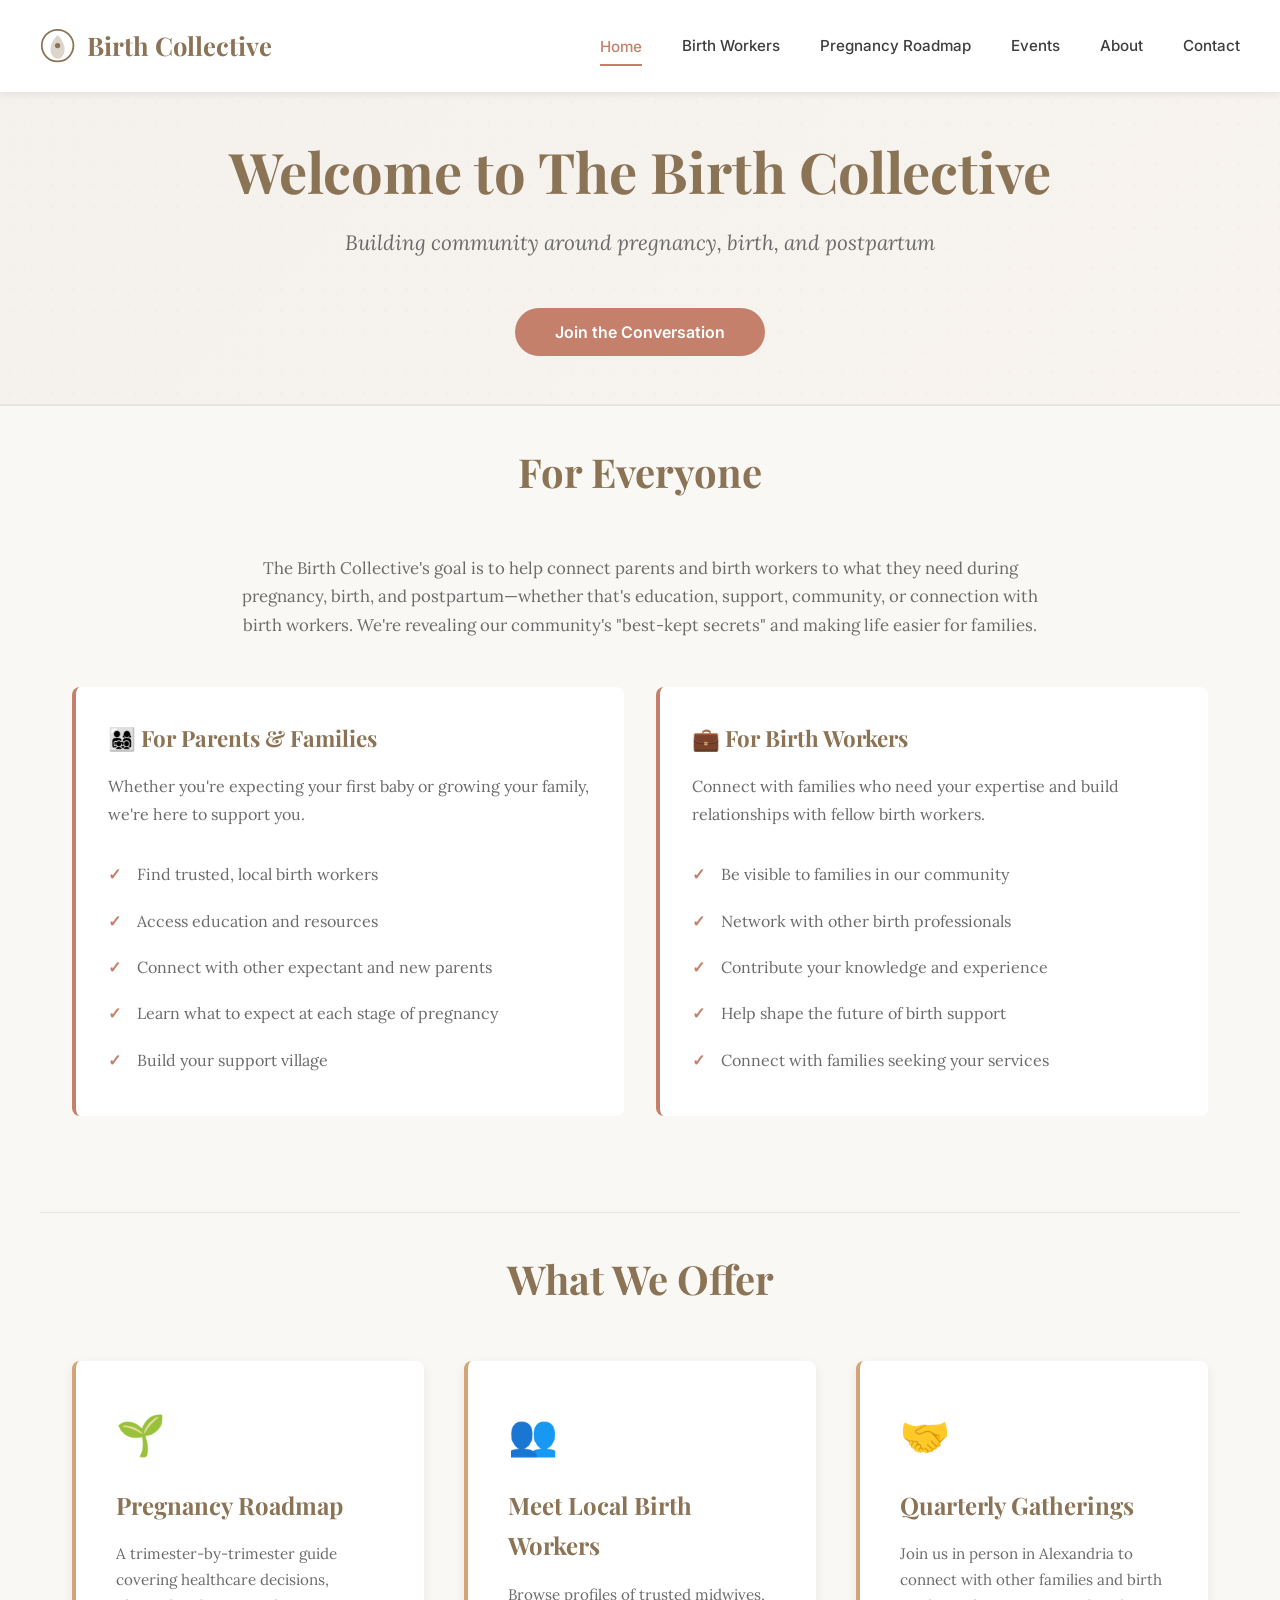
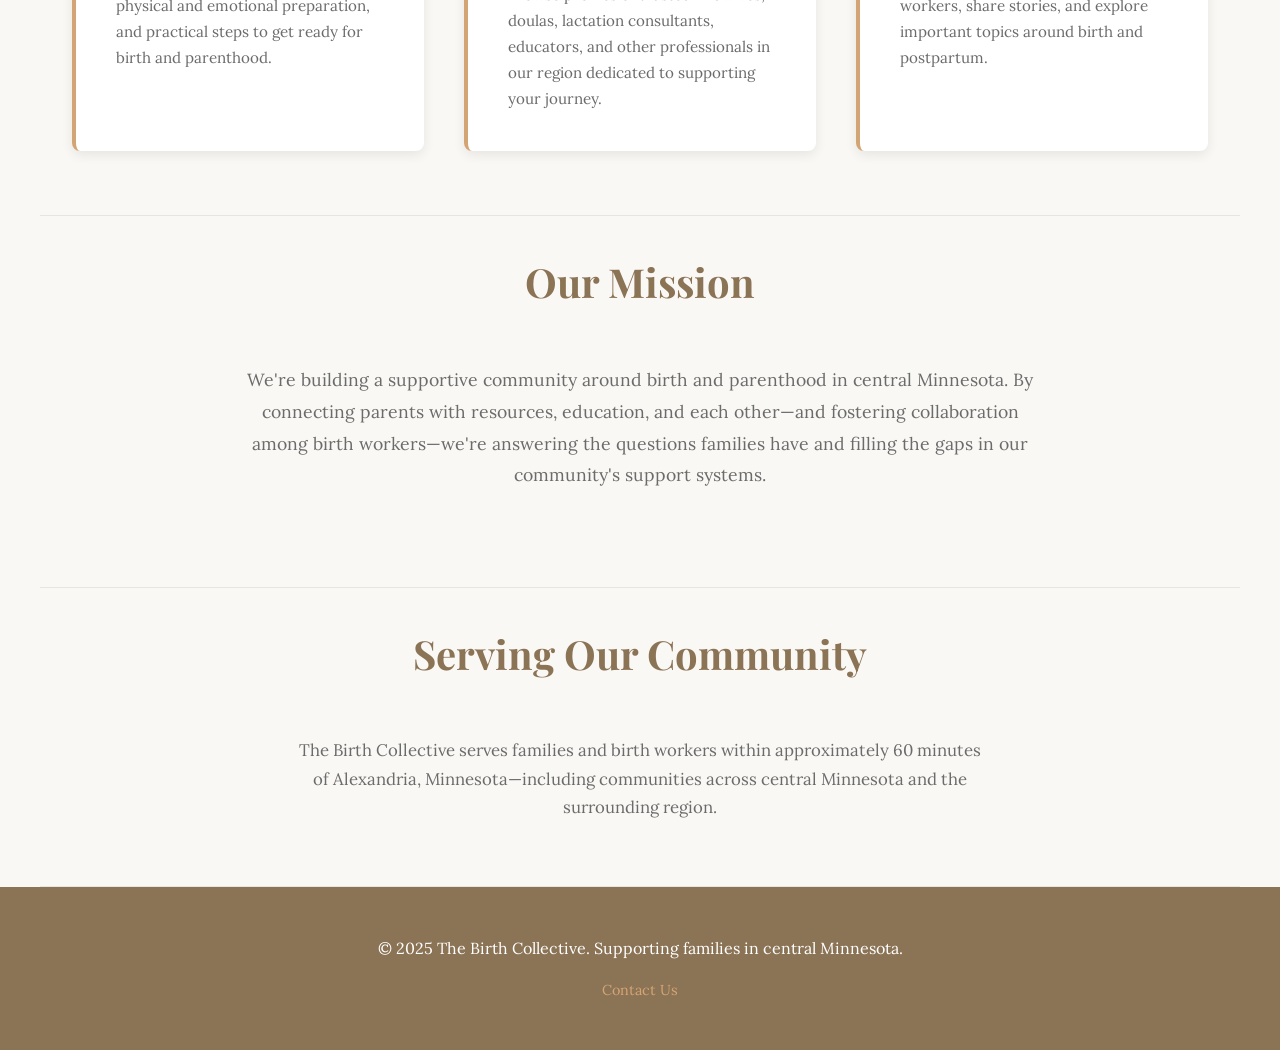
==== index.html.html @ 94bc42d5 "Add files via upload" ====
<!DOCTYPE html>
<html lang="en">
<head>
    <meta charset="UTF-8">
    <meta name="viewport" content="width=device-width, initial-scale=1.0">
    <title>The Birth Collective - Building Community Around Birth</title>
    <link rel="preconnect" href="https://fonts.googleapis.com">
    <link rel="preconnect" href="https://fonts.gstatic.com" crossorigin>
    <link href="https://fonts.googleapis.com/css2?family=Playfair+Display:wght@400;600;700&family=Lora:wght@400;500;600&family=Inter:wght@300;400;500;600&display=swap" rel="stylesheet">
    <style>
        * {
            margin: 0;
            padding: 0;
            box-sizing: border-box;
        }

        :root {
            --primary: #8B7355;
            --secondary: #D4A574;
            --accent: #C4806B;
            --light-bg: #F5F1ED;
            --cream: #FAF8F5;
            --text-dark: #3E3E3E;
            --text-light: #6B6B6B;
            --sage: #A89F94;
            --border: #E8E4E0;
        }

        html {
            scroll-behavior: smooth;
        }

        body {
            font-family: 'Lora', serif;
            color: var(--text-dark);
            background-color: var(--cream);
            line-height: 1.7;
        }

        /* Navigation */
        nav {
            background: white;
            padding: 1.5rem 2rem;
            box-shadow: 0 2px 8px rgba(0,0,0,0.08);
            position: sticky;
            top: 0;
            z-index: 100;
        }

        .nav-container {
            display: flex;
            justify-content: space-between;
            align-items: center;
            max-width: 1200px;
            margin: 0 auto;
        }

        .logo {
            font-family: 'Playfair Display', serif;
            font-size: 1.6rem;
            color: var(--primary);
            font-weight: 700;
            cursor: pointer;
            user-select: none;
            display: flex;
            align-items: center;
            gap: 0.75rem;
        }

        .logo-icon {
            display: inline-block;
            width: 2.2rem;
            height: 2.2rem;
        }

        .nav-links {
            display: flex;
            gap: 2.5rem;
            align-items: center;
        }

        .nav-links a {
            color: var(--text-dark);
            text-decoration: none;
            font-family: 'Inter', sans-serif;
            font-size: 0.95rem;
            font-weight: 500;
            cursor: pointer;
            transition: color 0.3s ease;
            padding: 0.5rem 0;
        }

        .nav-links a:hover {
            color: var(--accent);
        }

        .nav-links a.active {
            color: var(--accent);
            border-bottom: 2px solid var(--accent);
            padding-bottom: 0.25rem;
        }

        .mobile-menu-btn {
            display: none;
            background: none;
            border: none;
            cursor: pointer;
            font-size: 1.5rem;
            color: var(--primary);
        }

        /* Container & Spacing */
        .container {
            max-width: 1200px;
            margin: 0 auto;
            padding: 0 2rem;
        }

        .page {
            display: none;
            animation: fadeIn 0.5s ease;
        }

        .page.active {
            display: block;
        }

        @keyframes fadeIn {
            from {
                opacity: 0;
                transform: translateY(10px);
            }
            to {
                opacity: 1;
                transform: translateY(0);
            }
        }

        /* Hero Section */
        .hero {
            background: linear-gradient(135deg, rgba(139, 115, 85, 0.05) 0%, rgba(212, 165, 116, 0.05) 100%),
                        url('data:image/svg+xml,<svg xmlns="http://www.w3.org/2000/svg" viewBox="0 0 1200 600"><defs><pattern id="dots" x="0" y="0" width="40" height="40" patternUnits="userSpaceOnUse"><circle cx="20" cy="20" r="2" fill="%23D4A574" opacity="0.1"/></pattern></defs><rect width="1200" height="600" fill="none"/><rect width="1200" height="600" fill="url(%23dots)"/></svg>');
            padding: 3rem 2rem;
            text-align: center;
            border-bottom: 2px solid var(--border);
        }

        .hero h1 {
            font-family: 'Playfair Display', serif;
            font-size: 3.5rem;
            color: var(--primary);
            margin-bottom: 1rem;
            line-height: 1.1;
        }

        .hero p {
            font-size: 1.3rem;
            color: var(--text-light);
            max-width: 700px;
            margin: 1.5rem auto;
            font-style: italic;
        }

        .cta-button {
            display: inline-block;
            background: var(--accent);
            color: white;
            padding: 0.85rem 2.5rem;
            border-radius: 50px;
            text-decoration: none;
            font-family: 'Inter', sans-serif;
            font-weight: 600;
            font-size: 1rem;
            cursor: pointer;
            transition: all 0.3s ease;
            border: none;
            margin-top: 1.5rem;
        }

        .cta-button:hover {
            background: var(--primary);
            transform: translateY(-2px);
            box-shadow: 0 8px 16px rgba(139, 115, 85, 0.2);
        }

        .secondary-button {
            background: transparent;
            color: var(--primary);
            border: 2px solid var(--primary);
            margin-right: 1rem;
        }

        .secondary-button:hover {
            background: var(--primary);
            color: white;
        }

        /* Sections */
        .section {
            padding: 2rem 2rem 4rem 2rem;
            border-bottom: 1px solid var(--border);
        }

        .section-title {
            font-family: 'Playfair Display', serif;
            font-size: 2.5rem;
            color: var(--primary);
            margin-bottom: 3rem;
            text-align: center;
        }

        .cards-grid {
            display: grid;
            grid-template-columns: repeat(auto-fit, minmax(320px, 1fr));
            gap: 2.5rem;
        }

        .card {
            background: white;
            padding: 2.5rem;
            border-radius: 8px;
            box-shadow: 0 4px 12px rgba(0,0,0,0.08);
            transition: all 0.3s ease;
            border-left: 4px solid var(--secondary);
        }

        .card:hover {
            transform: translateY(-5px);
            box-shadow: 0 8px 20px rgba(0,0,0,0.12);
        }

        .card[onclick] {
            cursor: pointer;
        }

        .card-icon {
            font-size: 2.5rem;
            margin-bottom: 1rem;
        }

        .card h3 {
            font-family: 'Playfair Display', serif;
            font-size: 1.5rem;
            color: var(--primary);
            margin-bottom: 1rem;
        }

        .card p {
            color: var(--text-light);
            font-size: 0.95rem;
        }

        .audience-section {
            background: white;
            padding: 2rem;
            border-radius: 8px;
            border-left: 4px solid var(--accent);
            margin-bottom: 2rem;
        }

        .audience-section h3 {
            font-family: 'Playfair Display', serif;
            font-size: 1.4rem;
            color: var(--primary);
            margin-bottom: 1rem;
        }

        .audience-section ul {
            list-style: none;
            padding-left: 0;
        }

        .audience-section li {
            padding: 0.6rem 0;
            padding-left: 1.8rem;
            color: var(--text-light);
            position: relative;
        }

        .audience-section li:before {
            content: '✓';
            position: absolute;
            left: 0;
            color: var(--accent);
            font-weight: bold;
        }

        /* Birth Workers Directory */
        .filters {
            display: flex;
            flex-wrap: wrap;
            gap: 1rem;
            margin-bottom: 3rem;
            justify-content: center;
        }

        .filter-btn {
            padding: 0.6rem 1.5rem;
            border: 2px solid var(--border);
            background: white;
            color: var(--text-dark);
            border-radius: 25px;
            cursor: pointer;
            font-family: 'Inter', sans-serif;
            font-weight: 500;
            transition: all 0.3s ease;
            font-size: 0.9rem;
        }

        .filter-btn:hover,
        .filter-btn.active {
            background: var(--accent);
            color: white;
            border-color: var(--accent);
        }

        .worker-card {
            background: white;
            border-radius: 8px;
            overflow: hidden;
            box-shadow: 0 4px 12px rgba(0,0,0,0.08);
            transition: all 0.3s ease;
        }

        .worker-card:hover {
            transform: translateY(-8px);
            box-shadow: 0 8px 24px rgba(0,0,0,0.15);
        }

        .worker-image {
            width: 100%;
            height: 280px;
            background: linear-gradient(135deg, var(--secondary), var(--accent));
            display: flex;
            align-items: center;
            justify-content: center;
            color: white;
            font-size: 3rem;
            overflow: hidden;
            font-family: 'Playfair Display', serif;
            font-weight: 700;
        }

        .worker-image img {
            width: 100%;
            height: 100%;
            object-fit: cover;
        }

        .worker-info {
            padding: 2rem;
        }

        .worker-name {
            font-family: 'Playfair Display', serif;
            font-size: 1.4rem;
            color: var(--primary);
            margin-bottom: 0.3rem;
        }

        .worker-title {
            color: var(--accent);
            font-weight: 600;
            font-size: 0.9rem;
            margin-bottom: 1rem;
            text-transform: uppercase;
            letter-spacing: 0.5px;
        }

        .worker-services {
            display: flex;
            flex-wrap: wrap;
            gap: 0.5rem;
            margin-bottom: 1.5rem;
        }

        .service-badge {
            display: inline-block;
            background: var(--light-bg);
            color: var(--primary);
            padding: 0.3rem 0.8rem;
            border-radius: 20px;
            font-size: 0.8rem;
            font-weight: 500;
        }

        .worker-contact {
            display: flex;
            flex-direction: column;
            gap: 0.8rem;
            border-top: 1px solid var(--border);
            padding-top: 1.5rem;
            font-size: 0.9rem;
        }

        .worker-contact a {
            color: var(--accent);
            text-decoration: none;
            transition: color 0.3s ease;
            word-break: break-word;
        }

        .worker-contact a:hover {
            color: var(--primary);
        }

        /* Pregnancy Roadmap */
        .timeline {
            position: relative;
            padding: 2rem 0;
        }

        .timeline::before {
            content: '';
            position: absolute;
            left: 50%;
            transform: translateX(-50%);
            width: 3px;
            height: 100%;
            background: linear-gradient(to bottom, var(--secondary), var(--accent));
            top: 0;
        }

        .trimester {
            margin-bottom: 4rem;
            width: 48%;
            position: relative;
        }

        .trimester:nth-child(odd) {
            margin-left: 0;
            text-align: right;
            padding-right: 5%;
        }

        .trimester:nth-child(even) {
            margin-left: 52%;
            padding-left: 5%;
        }

        .trimester-dot {
            position: absolute;
            width: 20px;
            height: 20px;
            background: white;
            border: 4px solid var(--accent);
            border-radius: 50%;
            top: 0;
            right: -39px;
        }

        .trimester:nth-child(even) .trimester-dot {
            right: auto;
            left: -39px;
        }

        .trimester-content {
            background: white;
            padding: 2.5rem;
            border-radius: 8px;
            box-shadow: 0 4px 12px rgba(0,0,0,0.08);
            border-left: 4px solid var(--secondary);
        }

        .trimester:nth-child(even) .trimester-content {
            border-left: none;
            border-right: 4px solid var(--secondary);
        }

        .trimester-number {
            font-family: 'Playfair Display', serif;
            font-size: 2.2rem;
            color: var(--accent);
            margin-bottom: 0.5rem;
        }

        .trimester-title {
            font-family: 'Playfair Display', serif;
            font-size: 1.6rem;
            color: var(--primary);
            margin-bottom: 1.5rem;
        }

        .roadmap-list {
            list-style: none;
            margin: 1.5rem 0 0 0;
        }

        .roadmap-list li {
            padding: 0.8rem 0;
            padding-left: 1.5rem;
            color: var(--text-light);
            font-size: 0.95rem;
            position: relative;
        }

        .roadmap-list li:before {
            content: '◆';
            position: absolute;
            left: 0;
            color: var(--secondary);
        }

        .roadmap-subsection {
            margin: 1.5rem 0 0 0;
        }

        .roadmap-subsection h4 {
            font-family: 'Playfair Display', serif;
            font-size: 1.2rem;
            color: var(--accent);
            margin-bottom: 1rem;
        }

        /* Accordion Styles */
        .accordion-header {
            display: flex;
            align-items: center;
            justify-content: space-between;
            cursor: pointer;
            padding: 1.2rem;
            background: white;
            border: 2px solid var(--border);
            border-radius: 6px;
            margin-bottom: 0.5rem;
            transition: all 0.3s ease;
            font-family: 'Playfair Display', serif;
            font-size: 1.1rem;
            font-weight: 600;
        }

        .accordion-header:hover {
            border-color: var(--accent);
            background: var(--light-bg);
        }

        .accordion-header.active {
            border-color: var(--accent);
            background: var(--light-bg);
        }

        .accordion-toggle {
            font-size: 1.5rem;
            transition: transform 0.3s ease;
        }

        .accordion-header.active .accordion-toggle {
            transform: rotate(180deg);
        }

        .accordion-content {
            display: none;
            padding: 1.5rem;
            background: white;
            border: 2px solid var(--border);
            border-top: none;
            border-radius: 0 0 6px 6px;
            margin-bottom: 1.5rem;
        }

        .accordion-content.active {
            display: block;
        }

        .accordion-content .roadmap-list {
            margin: 0;
        }

        /* Trimester Color Coding */
        .trimester-content {
            background: white;
            padding: 2.5rem;
            border-radius: 8px;
            box-shadow: 0 4px 12px rgba(0,0,0,0.08);
            border-left: 5px solid var(--secondary);
        }

        .trimester-content.color-trim1 {
            border-left-color: #D4A574;
        }

        .trimester-content.color-trim2 {
            border-left-color: #C4806B;
        }

        .trimester-content.color-trim3 {
            border-left-color: #8B7355;
        }

        .trimester-header {
            padding: 1.5rem;
            border-radius: 6px 6px 0 0;
            margin: -2.5rem -2.5rem 1.5rem -2.5rem;
            background-color: var(--light-bg);
        }

        .trimester-header.color-trim1 {
            background-color: rgba(212, 165, 116, 0.15);
            border-left: 5px solid #D4A574;
        }

        .trimester-header.color-trim2 {
            background-color: rgba(196, 128, 107, 0.15);
            border-left: 5px solid #C4806B;
        }

        .trimester-header.color-trim3 {
            background-color: rgba(139, 115, 85, 0.15);
            border-left: 5px solid #8B7355;
        }

        /* Story/Quote Section */
        .trimester-story {
            padding: 1.5rem;
            background: var(--light-bg);
            border-left: 4px solid var(--secondary);
            border-radius: 6px;
            margin: 1.5rem 0;
            font-style: italic;
            color: var(--text-light);
            line-height: 1.8;
        }

        .trimester-story::before {
            content: '"';
            font-size: 2rem;
            color: var(--secondary);
            opacity: 0.3;
            margin-right: 0.5rem;
        }

        /* Resources Section */
        .trimester-resources {
            margin-top: 2rem;
            padding-top: 1.5rem;
            border-top: 2px solid var(--border);
        }

        .resources-title {
            font-family: 'Playfair Display', serif;
            font-size: 1.3rem;
            color: var(--primary);
            margin-bottom: 1rem;
        }

        .resource-list {
            display: grid;
            grid-template-columns: repeat(auto-fit, minmax(250px, 1fr));
            gap: 1rem;
            list-style: none;
        }

        .resource-item {
            padding: 1rem;
            background: white;
            border: 2px solid var(--border);
            border-radius: 6px;
            transition: all 0.3s ease;
        }

        .resource-item:hover {
            border-color: var(--accent);
            box-shadow: 0 4px 12px rgba(196, 128, 107, 0.15);
            transform: translateY(-2px);
        }

        .resource-item a {
            text-decoration: none;
            color: var(--primary);
            font-weight: 600;
            display: flex;
            justify-content: space-between;
            align-items: center;
            gap: 0.5rem;
        }

        .resource-item a::after {
            content: '→';
            color: var(--accent);
        }

        .resource-type {
            display: inline-block;
            font-size: 0.75rem;
            background: var(--light-bg);
            color: var(--text-light);
            padding: 0.3rem 0.6rem;
            border-radius: 12px;
            margin-top: 0.5rem;
            font-weight: 500;
            text-transform: uppercase;
            letter-spacing: 0.5px;
        }

        /* Checklist/Interactive */
        .roadmap-list li {
            padding: 0.8rem 0;
            padding-left: 1.5rem;
            color: var(--text-light);
            font-size: 0.95rem;
            position: relative;
            cursor: pointer;
            transition: all 0.2s ease;
        }

        .roadmap-list li:before {
            content: '◆';
            position: absolute;
            left: 0;
            color: var(--secondary);
        }

        .roadmap-list li:hover {
            color: var(--primary);
            padding-left: 2rem;
        }

        .roadmap-list li.checked {
            color: var(--sage);
            text-decoration: line-through;
        }

        .roadmap-list li.checked:before {
            content: '✓';
            color: var(--accent);
            font-weight: bold;
        }

        /* Print Styles */
        .print-button {
            display: inline-block;
            margin: 2rem 1rem 2rem 0;
            padding: 0.85rem 2rem;
            background: var(--primary);
            color: white;
            border: none;
            border-radius: 50px;
            font-family: 'Inter', sans-serif;
            font-weight: 600;
            cursor: pointer;
            transition: all 0.3s ease;
        }

        .print-button:hover {
            background: var(--accent);
            transform: translateY(-2px);
            box-shadow: 0 4px 12px rgba(139, 115, 85, 0.2);
        }

        .print-button::before {
            content: '🖨️ ';
        }

        .pdf-button {
            display: inline-block;
            margin: 2rem 1rem 2rem 0;
            padding: 0.85rem 2rem;
            background: var(--accent);
            color: white;
            border: none;
            border-radius: 50px;
            font-family: 'Inter', sans-serif;
            font-weight: 600;
            cursor: pointer;
            transition: all 0.3s ease;
        }

        .pdf-button:hover {
            background: var(--primary);
            transform: translateY(-2px);
            box-shadow: 0 4px 12px rgba(196, 128, 107, 0.2);
        }

        .pdf-button::before {
            content: '📥 ';
        }

        .button-group {
            margin-bottom: 1rem;
        }

        /* Feedback Form Styles */
        .feedback-container {
            max-width: 600px;
            margin: 0 auto;
            background: white;
            padding: 2.5rem;
            border-radius: 8px;
            box-shadow: 0 4px 12px rgba(0,0,0,0.08);
        }

        .feedback-container .form-group {
            margin-bottom: 1.5rem;
        }

        .feedback-container label {
            display: block;
            margin-bottom: 0.5rem;
            font-family: 'Inter', sans-serif;
            font-weight: 600;
            color: var(--primary);
            font-size: 0.95rem;
        }

        .feedback-container input,
        .feedback-container textarea,
        .feedback-container select {
            width: 100%;
            padding: 0.75rem 1rem;
            border: 2px solid var(--border);
            border-radius: 6px;
            font-family: 'Lora', serif;
            font-size: 1rem;
            color: var(--text-dark);
            transition: border-color 0.3s ease;
        }

        .feedback-container input:focus,
        .feedback-container textarea:focus,
        .feedback-container select:focus {
            outline: none;
            border-color: var(--accent);
        }

        .feedback-container textarea {
            resize: vertical;
            min-height: 120px;
        }

        .feedback-success {
            background: #E8F5E9;
            border: 2px solid #4CAF50;
            border-radius: 8px;
            animation: slideIn 0.5s ease;
        }

        .feedback-success p {
            margin: 0;
        }

        @media print {
            nav, .print-button, .accordion-toggle {
                display: none;
            }
            
            .accordion-content {
                display: block !important;
            }
            
            .accordion-header {
                border: none;
                padding: 0.5rem 0;
                background: transparent;
                margin: 1rem 0 0.5rem 0;
            }

            .trimester-story {
                break-inside: avoid;
            }

            .trimester-resources {
                break-inside: avoid;
            }
        }

        .roadmap-subsection h4 {
            font-family: 'Playfair Display', serif;
            font-size: 1.2rem;
            color: var(--accent);
            margin-bottom: 1rem;
        }

        /* About Page */
        .about-intro {
            text-align: center;
            margin-bottom: 3rem;
        }

        .about-intro p {
            font-size: 1.1rem;
            max-width: 700px;
            margin: 1.5rem auto;
            line-height: 1.8;
        }

        .about-intro h3 {
            font-family: 'Playfair Display', serif;
            font-size: 1.8rem;
            color: var(--primary);
            margin-bottom: 1.5rem;
        }

        .mission-boxes {
            display: grid;
            grid-template-columns: repeat(auto-fit, minmax(350px, 1fr));
            gap: 2rem;
            margin: 2rem 0 4rem 0;
        }

        .mission-box {
            padding: 2.5rem;
            background: white;
            border-radius: 8px;
            box-shadow: 0 4px 12px rgba(0,0,0,0.08);
            border-left: 4px solid var(--secondary);
        }

        .mission-box:nth-child(2) {
            border-left-color: var(--accent);
        }

        .mission-box h4 {
            font-family: 'Playfair Display', serif;
            font-size: 1.3rem;
            color: var(--primary);
            margin-bottom: 1rem;
        }

        .mission-box p {
            color: var(--text-light);
            line-height: 1.8;
            font-size: 0.95rem;
        }

        .founders-grid {
            display: grid;
            grid-template-columns: repeat(auto-fit, minmax(350px, 1fr));
            gap: 3rem;
            margin-top: 3rem;
        }

        .founder-profile {
            text-align: center;
        }

        .founder-image {
            width: 250px;
            height: 250px;
            background: linear-gradient(135deg, var(--secondary), var(--accent));
            border-radius: 50%;
            margin: 0 auto 2rem;
            display: flex;
            align-items: center;
            justify-content: center;
            color: white;
            font-size: 4rem;
            font-family: 'Playfair Display', serif;
            font-weight: 700;
            box-shadow: 0 8px 20px rgba(139, 115, 85, 0.2);
        }

        .founder-name {
            font-family: 'Playfair Display', serif;
            font-size: 1.8rem;
            color: var(--primary);
            margin-bottom: 0.5rem;
        }

        .founder-title {
            color: var(--accent);
            font-weight: 600;
            margin-bottom: 1.5rem;
            text-transform: uppercase;
            letter-spacing: 0.5px;
            font-size: 0.9rem;
        }

        .founder-bio {
            color: var(--text-light);
            line-height: 1.8;
            font-size: 0.95rem;
        }

        /* Contact Form */
        .form-container {
            max-width: 600px;
            margin: 0 auto;
            background: white;
            padding: 3rem;
            border-radius: 8px;
            box-shadow: 0 4px 12px rgba(0,0,0,0.08);
        }

        .form-group {
            margin-bottom: 1.5rem;
        }

        .form-group label {
            display: block;
            margin-bottom: 0.5rem;
            font-family: 'Inter', sans-serif;
            font-weight: 600;
            color: var(--primary);
            font-size: 0.95rem;
        }

        .form-group input,
        .form-group textarea {
            width: 100%;
            padding: 0.75rem 1rem;
            border: 2px solid var(--border);
            border-radius: 6px;
            font-family: 'Lora', serif;
            font-size: 1rem;
            color: var(--text-dark);
            transition: border-color 0.3s ease;
        }

        .form-group input:focus,
        .form-group textarea:focus {
            outline: none;
            border-color: var(--accent);
        }

        .form-group textarea {
            resize: vertical;
            min-height: 150px;
        }

        .form-group button {
            width: 100%;
        }

        .success-message {
            display: none;
            background: #E8F5E9;
            color: #2E7D32;
            padding: 2rem;
            border-radius: 8px;
            text-align: center;
            font-family: 'Playfair Display', serif;
            font-size: 1.3rem;
        }

        .success-message.show {
            display: block;
            animation: slideIn 0.5s ease;
        }

        @keyframes slideIn {
            from {
                opacity: 0;
                transform: translateY(10px);
            }
            to {
                opacity: 1;
                transform: translateY(0);
            }
        }

        /* Events Page Styles */
        .events-intro {
            text-align: center;
            margin-bottom: 3rem;
        }

        .events-intro p {
            font-size: 1.05rem;
            color: var(--text-light);
            max-width: 700px;
            margin: 1.5rem auto;
            line-height: 1.8;
        }

        .events-grid {
            display: grid;
            grid-template-columns: repeat(auto-fit, minmax(350px, 1fr));
            gap: 2.5rem;
            margin-bottom: 3rem;
        }

        .event-card {
            background: white;
            border-radius: 8px;
            overflow: hidden;
            box-shadow: 0 4px 12px rgba(0,0,0,0.08);
            transition: all 0.3s ease;
            border-left: 5px solid var(--secondary);
        }

        .event-card:hover {
            transform: translateY(-5px);
            box-shadow: 0 8px 20px rgba(0,0,0,0.12);
        }

        .event-card.featured {
            border-left-color: var(--accent);
            grid-column: 1 / -1;
        }

        .event-card.featured .event-date {
            background: linear-gradient(135deg, var(--accent), #B0704C);
        }

        .event-date {
            background: linear-gradient(135deg, var(--secondary), var(--accent));
            color: white;
            padding: 1.5rem;
            text-align: center;
        }

        .event-date-day {
            font-family: 'Playfair Display', serif;
            font-size: 2.5rem;
            font-weight: 700;
            line-height: 1;
            margin-bottom: 0.25rem;
        }

        .event-date-month {
            font-size: 1rem;
            text-transform: uppercase;
            letter-spacing: 1px;
            opacity: 0.95;
            font-weight: 500;
        }

        .event-date-dow {
            font-size: 0.9rem;
            margin-top: 0.5rem;
            opacity: 0.9;
        }

        .event-content {
            padding: 2rem;
        }

        .event-title {
            font-family: 'Playfair Display', serif;
            font-size: 1.5rem;
            color: var(--primary);
            margin-bottom: 1rem;
        }

        .event-card.featured .event-title {
            font-size: 1.8rem;
        }

        .event-time {
            display: flex;
            align-items: center;
            gap: 0.75rem;
            margin-bottom: 1rem;
            color: var(--accent);
            font-weight: 600;
        }

        .event-time::before {
            content: '🕐';
            font-size: 1.2rem;
        }

        .event-location {
            display: flex;
            align-items: flex-start;
            gap: 0.75rem;
            margin-bottom: 1rem;
            color: var(--text-light);
        }

        .event-location::before {
            content: '📍';
            font-size: 1.2rem;
            flex-shrink: 0;
            margin-top: 0.1rem;
        }

        .event-description {
            color: var(--text-light);
            line-height: 1.8;
            margin-bottom: 1.5rem;
            font-size: 0.95rem;
        }

        .event-organizer {
            padding: 1rem;
            background: var(--light-bg);
            border-radius: 6px;
            margin-bottom: 1.5rem;
            font-size: 0.9rem;
            color: var(--text-light);
        }

        .event-organizer strong {
            display: block;
            color: var(--primary);
            margin-bottom: 0.25rem;
        }

        .event-badge {
            display: inline-block;
            background: var(--light-bg);
            color: var(--primary);
            padding: 0.4rem 1rem;
            border-radius: 20px;
            font-size: 0.8rem;
            font-weight: 500;
            margin-bottom: 1rem;
        }

        .event-badge.birth-collective {
            background: linear-gradient(135deg, rgba(196, 128, 107, 0.15), rgba(212, 165, 116, 0.15));
            color: var(--accent);
            border: 1px solid rgba(196, 128, 107, 0.3);
        }

        .event-actions {
            display: flex;
            gap: 1rem;
            flex-wrap: wrap;
        }

        .event-action-btn {
            flex: 1;
            min-width: 140px;
            padding: 0.7rem 1.2rem;
            border: 2px solid var(--border);
            background: white;
            color: var(--primary);
            border-radius: 6px;
            cursor: pointer;
            font-family: 'Inter', sans-serif;
            font-weight: 600;
            font-size: 0.9rem;
            transition: all 0.3s ease;
            text-align: center;
            text-decoration: none;
        }

        .event-action-btn:hover {
            border-color: var(--accent);
            color: var(--accent);
            background: rgba(196, 128, 107, 0.05);
        }

        .event-action-btn.primary {
            background: var(--accent);
            color: white;
            border-color: var(--accent);
        }

        .event-action-btn.primary:hover {
            background: var(--primary);
            border-color: var(--primary);
        }

        .events-section-title {
            font-family: 'Playfair Display', serif;
            font-size: 1.8rem;
            color: var(--primary);
            margin: 3rem 0 2rem 0;
            padding-top: 2rem;
            border-top: 2px solid var(--border);
        }

        .events-section-title:first-of-type {
            border-top: none;
            margin-top: 0;
            padding-top: 0;
        }

        .no-events {
            text-align: center;
            padding: 2rem;
            color: var(--text-light);
            font-style: italic;
        }

        /* Footer */
        footer {
            background: var(--primary);
            color: white;
            padding: 3rem 2rem;
            text-align: center;
        }

        footer a {
            color: var(--secondary);
            text-decoration: none;
            transition: color 0.3s ease;
        }

        footer a:hover {
            color: white;
        }

        /* Mobile Responsive */
        @media (max-width: 768px) {
            .logo {
                font-size: 1.3rem;
            }

            .hero h1 {
                font-size: 2.2rem;
            }

            .hero p {
                font-size: 1.1rem;
            }

            .nav-links {
                display: none;
            }

            .mobile-menu-btn {
                display: block;
            }

            .nav-links.mobile-active {
                display: flex;
                flex-direction: column;
                gap: 1rem;
                position: absolute;
                top: 70px;
                left: 0;
                right: 0;
                background: white;
                padding: 2rem;
                box-shadow: 0 4px 12px rgba(0,0,0,0.08);
            }

            .section-title {
                font-size: 1.8rem;
            }

            .cta-button {
                margin-right: 0;
                margin-bottom: 1rem;
            }

            .secondary-button {
                margin-right: 0;
            }

            .timeline::before {
                left: 0;
            }

            .trimester {
                width: 100%;
                padding-right: 0;
                padding-left: 0;
                text-align: left;
                margin-left: 0;
            }

            .trimester:nth-child(odd) {
                text-align: left;
                padding-right: 0;
            }

            .trimester:nth-child(odd) .trimester-content {
                border-left: 4px solid var(--secondary);
            }

            .trimester:nth-child(even) .trimester-content {
                border-right: none;
                border-left: 4px solid var(--secondary);
            }

            .trimester-dot {
                right: auto;
                left: -39px;
            }

            .trimester:nth-child(even) .trimester-dot {
                left: -39px;
            }

            .founder-image {
                width: 200px;
                height: 200px;
                font-size: 3rem;
            }

            .form-container {
                padding: 1.5rem;
            }

            .filters {
                justify-content: flex-start;
                gap: 0.5rem;
            }

            .filter-btn {
                padding: 0.5rem 1rem;
                font-size: 0.8rem;
            }
        }

        @media (max-width: 480px) {
            .container {
                padding: 0 1rem;
            }

            .hero {
                padding: 3rem 1rem;
            }

            .hero h1 {
                font-size: 1.8rem;
            }

            .section {
                padding: 2.5rem 1rem;
            }

            .section-title {
                font-size: 1.4rem;
            }

            .card {
                padding: 1.5rem;
            }

            .worker-card {
                margin: 0 auto;
            }

            .form-container {
                padding: 1rem;
            }

            .mission-box {
                padding: 1.5rem;
            }

            .audience-section h3 {
                font-size: 1.2rem;
            }
        }
    </style>
</head>
<body>
    <!-- Navigation -->
    <nav>
        <div class="nav-container">
            <div class="logo" onclick="showPage('home')">
                <svg class="logo-icon" viewBox="0 0 40 40" fill="none" xmlns="http://www.w3.org/2000/svg">
                    <circle cx="20" cy="20" r="18" fill="none" stroke="currentColor" stroke-width="2"/>
                    <path d="M20 8 C16 12, 12 18, 12 24 C12 30, 15 35, 20 35 C25 35, 28 30, 28 24 C28 18, 24 12, 20 8" fill="currentColor" opacity="0.3"/>
                    <circle cx="20" cy="20" r="3" fill="currentColor"/>
                </svg>
                Birth Collective
            </div>
            <div class="nav-links">
                <a onclick="showPage('home')" class="nav-link active">Home</a>
                <a onclick="showPage('workers')" class="nav-link">Birth Workers</a>
                <a onclick="showPage('roadmap')" class="nav-link">Pregnancy Roadmap</a>
                <a onclick="showPage('events')" class="nav-link">Events</a>
                <a onclick="showPage('about')" class="nav-link">About</a>
                <a onclick="showPage('contact')" class="nav-link">Contact</a>
            </div>
            <button class="mobile-menu-btn" onclick="toggleMobileMenu()">☰</button>
        </div>
    </nav>

    <!-- HOME PAGE -->
    <div id="home" class="page active">
        <section class="hero">
            <h1>Welcome to The Birth Collective</h1>
            <p>Building community around pregnancy, birth, and postpartum</p>
            <button class="cta-button" onclick="showPage('contact')">Join the Conversation</button>
        </section>

        <section class="section container">
            <h2 class="section-title">For Everyone</h2>
            <p style="text-align: center; color: var(--text-light); max-width: 800px; margin: 0 auto 3rem; font-size: 1.05rem;">
                The Birth Collective's goal is to help connect parents and birth workers to what they need during pregnancy, birth, and postpartum—whether that's education, support, community, or connection with birth workers. We're revealing our community's "best-kept secrets" and making life easier for families.
            </p>

            <div style="display: grid; grid-template-columns: repeat(auto-fit, minmax(350px, 1fr)); gap: 2rem;">
                <div class="audience-section">
                    <h3>👨‍👩‍👧‍👦 For Parents & Families</h3>
                    <p style="margin-bottom: 1.5rem; color: var(--text-light);">Whether you're expecting your first baby or growing your family, we're here to support you.</p>
                    <ul>
                        <li>Find trusted, local birth workers</li>
                        <li>Access education and resources</li>
                        <li>Connect with other expectant and new parents</li>
                        <li>Learn what to expect at each stage of pregnancy</li>
                        <li>Build your support village</li>
                    </ul>
                </div>

                <div class="audience-section">
                    <h3>💼 For Birth Workers</h3>
                    <p style="margin-bottom: 1.5rem; color: var(--text-light);">Connect with families who need your expertise and build relationships with fellow birth workers.</p>
                    <ul>
                        <li>Be visible to families in our community</li>
                        <li>Network with other birth professionals</li>
                        <li>Contribute your knowledge and experience</li>
                        <li>Help shape the future of birth support</li>
                        <li>Connect with families seeking your services</li>
                    </ul>
                </div>
            </div>
        </section>

        <section class="section container">
            <h2 class="section-title">What We Offer</h2>
            <div class="cards-grid">
                <div class="card" onclick="showPage('roadmap')" style="cursor: pointer;">
                    <div class="card-icon">🌱</div>
                    <h3>Pregnancy Roadmap</h3>
                    <p>A trimester-by-trimester guide covering healthcare decisions, physical and emotional preparation, and practical steps to get ready for birth and parenthood.</p>
                </div>
                <div class="card" onclick="showPage('workers')" style="cursor: pointer;">
                    <div class="card-icon">👥</div>
                    <h3>Meet Local Birth Workers</h3>
                    <p>Browse profiles of trusted midwives, doulas, lactation consultants, educators, and other professionals in our region dedicated to supporting your journey.</p>
                </div>
                <div class="card" onclick="showPage('events')" style="cursor: pointer;">
                    <div class="card-icon">🤝</div>
                    <h3>Quarterly Gatherings</h3>
                    <p>Join us in person in Alexandria to connect with other families and birth workers, share stories, and explore important topics around birth and postpartum.</p>
                </div>
            </div>
        </section>

        <section class="section container">
            <h2 class="section-title">Our Mission</h2>
            <div style="max-width: 800px; margin: 0 auto; text-align: center;">
                <p style="font-size: 1.1rem; color: var(--text-light); line-height: 1.8; margin-bottom: 2rem;">
                    We're building a supportive community around birth and parenthood in central Minnesota. By connecting parents with resources, education, and each other—and fostering collaboration among birth workers—we're answering the questions families have and filling the gaps in our community's support systems.
                </p>
            </div>
        </section>

        <section class="section container">
            <h2 class="section-title">Serving Our Community</h2>
            <p style="text-align: center; color: var(--text-light); max-width: 700px; margin: 0 auto; font-size: 1.05rem;">
                The Birth Collective serves families and birth workers within approximately 60 minutes of Alexandria, Minnesota—including communities across central Minnesota and the surrounding region.
            </p>
        </section>
    </div>

    <!-- BIRTH WORKERS PAGE -->
    <div id="workers" class="page">
        <section class="hero">
            <h1>Meet Our Birth Workers</h1>
            <p>Local professionals dedicated to supporting you</p>
        </section>

        <section class="section container">
            <h2 class="section-title">Find Your Support Team</h2>

            <div class="filters">
                <button class="filter-btn active" onclick="filterWorkers('all')">All</button>
                <button class="filter-btn" onclick="filterWorkers('midwife')">Midwives</button>
                <button class="filter-btn" onclick="filterWorkers('doula')">Doulas</button>
                <button class="filter-btn" onclick="filterWorkers('lactation')">Lactation</button>
                <button class="filter-btn" onclick="filterWorkers('educator')">Educators</button>
            </div>

            <div class="cards-grid" id="workers-grid">
                <!-- Workers populated by JavaScript -->
            </div>
        </section>
    </div>

    <!-- PREGNANCY ROADMAP PAGE -->
    <div id="roadmap" class="page">
        <section class="hero">
            <h1>Your Pregnancy Roadmap</h1>
            <p>A guide to what matters at each stage of your journey</p>
        </section>

        <section class="section container">
            <p style="text-align: center; color: var(--text-light); max-width: 800px; margin: 0 auto 3rem; font-size: 1rem;">
                Use this roadmap as a planning tool. Every pregnancy is unique—focus on what matters most to you and your family, and connect with healthcare providers or birth workers who can answer your specific questions.
            </p>
            <div class="timeline" id="timeline">
                <!-- Timeline populated by JavaScript -->
            </div>

            <!-- Feedback Section -->
            <div style="margin-top: 4rem; padding-top: 3rem; border-top: 2px solid var(--border);">
                <h2 class="section-title">Help Us Improve</h2>
                <p style="text-align: center; color: var(--text-light); max-width: 700px; margin: 0 auto 2rem; font-size: 1rem;">
                    This roadmap is built by and for our community. Have a topic you'd like us to add? Know of a great resource? We'd love to hear from you!
                </p>
                
                <div class="feedback-container">
                    <form id="roadmap-feedback-form">
                        <div class="form-group">
                            <label for="feedback-name">Your Name (optional)</label>
                            <input type="text" id="feedback-name" name="feedback-name" placeholder="Your name">
                        </div>

                        <div class="form-group">
                            <label for="feedback-email">Email (so we can follow up)</label>
                            <input type="email" id="feedback-email" name="feedback-email" placeholder="your@email.com">
                        </div>

                        <div class="form-group">
                            <label for="feedback-type">What are you suggesting? *</label>
                            <select id="feedback-type" name="feedback-type" required style="width: 100%; padding: 0.75rem 1rem; border: 2px solid var(--border); border-radius: 6px; font-family: 'Lora', serif; font-size: 1rem; color: var(--text-dark);">
                                <option value="">-- Choose one --</option>
                                <option value="topic">New Topic or Section</option>
                                <option value="resource">New Resource Link</option>
                                <option value="story">Parent Story to Share</option>
                                <option value="improvement">General Feedback/Improvement</option>
                            </select>
                        </div>

                        <div class="form-group">
                            <label for="feedback-content">Your Suggestion *</label>
                            <textarea id="feedback-content" name="feedback-content" placeholder="Tell us what you'd like to see added or improved..." required style="width: 100%; padding: 0.75rem 1rem; border: 2px solid var(--border); border-radius: 6px; font-family: 'Lora', serif; font-size: 1rem; color: var(--text-dark); resize: vertical; min-height: 120px;"></textarea>
                        </div>

                        <div class="form-group" id="resource-details" style="display: none;">
                            <label for="feedback-resource-title">Resource Title</label>
                            <input type="text" id="feedback-resource-title" name="feedback-resource-title" placeholder="e.g., 'Positive Birth Stories Podcast'">
                            
                            <label for="feedback-resource-url" style="margin-top: 1rem; display: block;">Resource Link (URL)</label>
                            <input type="url" id="feedback-resource-url" name="feedback-resource-url" placeholder="https://example.com">
                            
                            <label for="feedback-resource-type" style="margin-top: 1rem; display: block;">Resource Type</label>
                            <input type="text" id="feedback-resource-type" name="feedback-resource-type" placeholder="e.g., 'Podcast', 'Blog', 'Class', 'Book'">
                        </div>

                        <button type="submit" class="cta-button" style="width: 100%;">Send Suggestion</button>
                    </form>

                    <div class="feedback-success" id="feedback-success" style="display: none;">
                        <div style="text-align: center; padding: 2rem;">
                            <p style="font-size: 1.2rem; color: #2E7D32; margin-bottom: 0.5rem;">✓ Thank you for your suggestion!</p>
                            <p style="color: var(--text-light);">We really appreciate your input and will review it to see how we can improve the roadmap for our community.</p>
                        </div>
                    </div>
                </div>
            </div>
        </section>
    </div>

    <!-- EVENTS PAGE -->
    <div id="events" class="page">
        <section class="hero">
            <h1>Community Events</h1>
            <p>Classes, events, and opportunities to connect in our community</p>
        </section>

        <section class="section container">
            <div class="events-intro">
                <p>
                    Find details on Birth Collective Alexandria gatherings, support groups, childbirth education classes, and other related events in central Minnesota. Whether you're expecting, a new parent, or a birth professional, there's a place for you here!
                </p>
            </div>

            <h2 class="events-section-title">Upcoming Events</h2>

            <div class="events-grid" id="upcoming-events">
                <!-- Events populated by JavaScript -->
            </div>

            <h2 class="events-section-title">Community Resources</h2>
            
            <h3 style="text-align: center; color: var(--primary); font-size: 1.5rem; margin: 2rem 0 1.5rem;">Support Groups</h3>
            <div class="cards-grid">
                <div class="card">
                    <div class="card-icon">🤱</div>
                    <h3>The Milk Club</h3>
                    <p>Meet other postpartum moms + babies! A supportive space for breastfeeding and pumping support, weight checks, and connection.</p>
                    <p style="font-size: 0.95rem; color: var(--text-light); margin-top: 1rem; line-height: 1.6;">
                        <strong>Meets:</strong> Every 2nd and 4th Thursday, 12–2 PM<br>
                        <strong>Location:</strong> Empowered Midwifery clinic, 621 Hawthorne St., Alexandria<br>
                        <strong>Open house style</strong> • No cost • For moms with babies under 12 months<br>
                        <strong>Led by Jamie Shelley, CNM, IBCLC</strong>
                    </p>
                    <a href="https://www.facebook.com/events/1300583421170674/1508241993738148?acontext=%7B%22event_action_history%22%3A[%7B%22surface%22%3A%22home%22%7D%2C%7B%22mechanism%22%3A%22search_results%22%2C%22surface%22%3A%22search%22%7D]%2C%22ref_notif_type%22%3Anull%7D" target="_blank" class="cta-button secondary-button" style="margin-top: 1rem;">Join on Facebook</a>
                </div>
            </div>
            
            <h2 class="events-section-title" style="margin-top: 3rem;">More Resources</h2>
            <div class="cards-grid">
                <div class="card">
                    <div class="card-icon">👥</div>
                    <h3>Know of an Event?</h3>
                    <p>Have a community event to share? Contact us and we'll add it to our calendar so families in our region can find it.</p>
                    <button class="cta-button secondary-button" onclick="showPage('contact')" style="margin-top: 1rem;">Get in Touch</button>
                </div>
                <div class="card">
                    <div class="card-icon">📍</div>
                    <h3>Serving Central Minnesota</h3>
                    <p>We share events happening within approximately 60 minutes of Alexandria that support families around pregnancy, birth and postpartum.</p>
                </div>
            </div>
        </section>
    </div>

    <!-- ABOUT PAGE -->
    <div id="about" class="page">
        <section class="hero">
            <h1>About The Birth Collective</h1>
            <p>Our story and vision for community</p>
        </section>

        <section class="section container">
            <div class="about-intro">
                <h3>What We Are</h3>
                <p>
                    The Birth Collective Alexandria is two-fold:
                </p>
                
                <div class="mission-boxes">
                    <div class="mission-box">
                        <h4>📱 Online Community</h4>
                        <p>
                            An online gathering place to build community, ask questions, and connect around pregnancy, birth, and postpartum topics. We value support, connection, empowerment, education, and advocacy. Our dream is to help new families create their village and make it simple to find answers about pregnancy, birth, postpartum, and beyond.
                        </p>
                    </div>
                    
                    <div class="mission-box">
                        <h4>🤝 Quarterly Gatherings</h4>
                        <p>
                            We host quarterly meet-ups in Alexandria, Minnesota to connect in person, share birth stories, network with regional birth workers, and explore deeper topics together around pregnancy, birth, and postpartum. These gatherings are where our community comes alive—where families find their people and birth workers strengthen their networks.
                        </p>
                    </div>
                </div>

                <div style="background: var(--light-bg); padding: 2.5rem; border-radius: 8px; border-left: 4px solid var(--secondary); margin-bottom: 3rem;">
                    <h3 style="font-family: 'Playfair Display', serif; font-size: 1.6rem; color: var(--primary); margin-bottom: 1.5rem;">Our Community, Our Energy</h3>
                    <p style="color: var(--text-light); line-height: 1.8; margin-bottom: 1rem;">
                        We are energized by the response to our first gathering. At that meeting, we shared our personal journeys and heard powerful stories from families and birth workers. We explored what our community truly needs and identified important gaps in support.
                    </p>
                    <p style="color: var(--text-light); line-height: 1.8;">
                        We're committed to building something meaningful together. If you're interested in being part of this conversation—as a parent, birth worker, or community member—we'd love to hear from you.
                    </p>
                </div>
            </div>

            <h2 class="section-title">Meet the Founders</h2>

            <div class="founders-grid">
                <div class="founder-profile">
                    <div class="founder-image">A</div>
                    <h3 class="founder-name">Allie Drexler</h3>
                    <p class="founder-title">Prenatal Educator, Registered Nurse</p>
                    <p class="founder-bio">
                        Allie is passionate about creating spaces where families feel seen, heard, and supported. With years of experience in maternal health, she brings both clinical knowledge and genuine care to everything she does. Allie believes every family deserves access to compassionate, informative support—and that our community is strongest when we work together.
                    </p>
                    <p class="founder-bio" style="margin-top: 0.5rem;">
                        <strong>Contact:</strong> <a href="/cdn-cgi/l/email-protection#4d2c29293f283521283f7f7e0d2a202c2421632e2220" style="color: var(--accent);"><span class="__cf_email__" data-cfemail="95f4f1f1e7f0edf9f0e7a7a6d5f2f8f4fcf9bbf6faf8">[email&#160;protected]</span></a>
                    </p>
                </div>

                <div class="founder-profile">
                    <div class="founder-image">
                        <img src="jamie-shelley.jpg" alt="Jamie Shelley" style="width: 100%; height: 100%; object-fit: cover; display: block;">
                    </div>
                    <h3 class="founder-name">Jamie Shelley</h3>
                    <p class="founder-title">APRN, CNM, IBCLC</p>
                    <p class="founder-bio">
                        Jamie is a certified nurse-midwife and lactation consultant with a deep commitment to whole-person and family-centered care. She works at Empowered Midwifery providing midwifery services rooted in shared decision-making and evidence-based practice. She's convinced that life is better lived in community than in isolation, which is why she co-founded The Birth Collective to build a space where families have access to knowledgeable, caring professionals and each other.
                    </p>
                    <p class="founder-bio" style="margin-top: 0.5rem;">
                        <strong>Contact:</strong> <a href="/cdn-cgi/l/email-protection#e78d868a8e82a7828a978890829582838a8e83908e8182959ec984888a" style="color: var(--accent);"><span class="__cf_email__" data-cfemail="1c767d7175795c79716c736b796e79787175786b757a796e65327f7371">[email&#160;protected]</span></a>
                    </p>
                </div>
            </div>
        </section>
    </div>

    <!-- CONTACT PAGE -->
    <div id="contact" class="page">
        <section class="hero">
            <h1>Get In Touch</h1>
            <p>We'd love to hear from you</p>
        </section>

        <section class="section container">
            <div class="form-container">
                <form id="contact-form">
                    <div class="form-group">
                        <label for="name">Your Name *</label>
                        <input type="text" id="name" name="name" required>
                    </div>

                    <div class="form-group">
                        <label for="email">Email Address *</label>
                        <input type="email" id="email" name="email" required>
                    </div>

                    <div class="form-group">
                        <label for="phone">Phone Number</label>
                        <input type="tel" id="phone" name="phone">
                    </div>

                    <div class="form-group">
                        <label for="message">Message *</label>
                        <textarea id="message" name="message" required placeholder="Tell us what's on your mind..."></textarea>
                    </div>

                    <button type="submit" class="cta-button">Send Message</button>
                </form>

                <div class="success-message" id="success-message">
                    ✓ Thank you! Your message has been sent. We'll be in touch soon.
                </div>
            </div>
        </section>
    </div>

    <!-- Footer -->
    <footer>
        <div class="container">
            <p style="margin-bottom: 1rem;">
                &copy; 2025 The Birth Collective. Supporting families in central Minnesota.
            </p>
            <p style="font-size: 0.9rem; color: rgba(255,255,255,0.8);">
                <a href="javascript:showPage('contact')" style="cursor: pointer;">Contact Us</a>
            </p>
        </div>
    </footer>

    <script data-cfasync="false" src="/cdn-cgi/scripts/5c5dd728/cloudflare-static/email-decode.min.js"></script><script src="https://cdnjs.cloudflare.com/ajax/libs/html2pdf.js/0.10.1/html2pdf.bundle.min.js"></script>
    <script>
        // Events Data
        const eventsData = [
            {
                id: 1,
                title: 'The Birth Collective Alexandria - Quarterly Gathering',
                date: '2026-04-23',
                dayOfWeek: 'Thursday',
                time: '6:00 PM - 8:00 PM',
                location: '303 22nd Ave W #103, Alexandria, MN',
                description: 'Join us for our quarterly community gathering! Connect with expectant parents, new families, and birth professionals. Share birth stories, learn from one another, and build your village. Light refreshments provided.',
                organizer: 'The Birth Collective',
                type: 'birth-collective',
                details: [
                    'Free to attend',
                    'Open to parents and birth workers',
                    'Tea, coffee, and light refreshments'
                ],
                contact: 'jaesjottings@hotmail.com',
                featured: true
            },
            {
                id: 2,
                title: 'Alexandria Area Community Baby Shower',
                date: '2026-04-22',
                dayOfWeek: 'Wednesday',
                time: '4:00 PM - 6:00 PM',
                location: 'Early Education Center, S McKay Avenue, Alexandria, MN',
                description: 'Celebrate new babies and growing families at this community baby shower! A wonderful opportunity to connect with other expecting and new parents, enjoy refreshments, and find resources for your birth and postpartum journey.',
                organizer: 'Alexandria Community Education & Early Education',
                type: 'community',
                details: [
                    'Free to attend',
                    'All families welcome',
                    'Games and activities',
                    'Door prizes and giveaways'
                ],
                contact: null,
                featured: false
            }
        ];

        // Render Events
        function renderEvents() {
            const container = document.getElementById('upcoming-events');
            
            // Sort events by date
            const sorted = [...eventsData].sort((a, b) => new Date(a.date) - new Date(b.date));
            
            container.innerHTML = sorted.map(event => {
                const eventDate = new Date(event.date);
                const day = eventDate.getDate();
                const month = eventDate.toLocaleDateString('en-US', { month: 'short' }).toUpperCase();
                
                return `
                    <div class="event-card ${event.featured ? 'featured' : ''}">
                        <div class="event-date">
                            <div class="event-date-day">${day}</div>
                            <div class="event-date-month">${month}</div>
                            <div class="event-date-dow">${event.dayOfWeek}</div>
                        </div>
                        <div class="event-content">
                            ${event.type === 'birth-collective' ? '<div class="event-badge birth-collective">Birth Collective Alexandria</div>' : ''}
                            <h3 class="event-title">${event.title}</h3>
                            <div class="event-time">${event.time}</div>
                            <div class="event-location">
                                <span>${event.location}</span>
                            </div>
                            <p class="event-description">${event.description}</p>
                            
                            ${event.details && event.details.length > 0 ? `
                                <div class="event-organizer">
                                    <strong>What to Expect:</strong>
                                    <ul style="list-style: none; padding-left: 0;">
                                        ${event.details.map(detail => `<li style="padding: 0.3rem 0;">✓ ${detail}</li>`).join('')}
                                    </ul>
                                </div>
                            ` : ''}
                            
                            <div class="event-organizer">
                                <strong>Organized by:</strong>
                                ${event.organizer}
                            </div>
                            
                            <div class="event-actions">
                                <a href="https://calendar.google.com/calendar/render?action=TEMPLATE&text=${encodeURIComponent(event.title)}&dates=${event.date.replace(/-/g, '')}T180000Z&location=${encodeURIComponent(event.location)}" 
                                   target="_blank" class="event-action-btn">
                                   📅 Add to Calendar
                                </a>
                                ${event.contact ? `
                                    <a href="mailto:${event.contact}" class="event-action-btn primary">
                                        💬 Get Info
                                    </a>
                                ` : ''}
                            </div>
                        </div>
                    </div>
                `;
            }).join('');
        }

        // Birth Workers Data
        const birthWorkers = [
            {
                id: 1,
                name: 'Jamie Shelley',
                title: 'APRN, CNM, IBCLC',
                services: ['midwife', 'lactation'],
                type: ['Midwife', 'Lactation Consultant'],
                phone: '320-287-1531',
                email: 'jamie@empoweredmidwifery.com',
                website: 'empoweredmidwifery.com',
                instagram: '@jamie.midwife',
                bio: 'Certified nurse-midwife with specialized training in lactation consulting. Passionate about evidence-based midwifery and family-centered care.'
            },
            {
                id: 2,
                name: 'Birth Worker Placeholder 2',
                title: 'Certified Doula',
                services: ['doula'],
                type: ['Birth Doula'],
                phone: '(XXX) XXX-XXXX',
                email: 'contact@example.com',
                website: 'website.com',
                instagram: '@handle',
                bio: 'Passionate about supporting families through labor and birth with compassion and evidence-based practices.'
            },
            {
                id: 3,
                name: 'Birth Worker Placeholder 3',
                title: 'Postpartum Doula',
                services: ['doula'],
                type: ['Postpartum Doula'],
                phone: '(XXX) XXX-XXXX',
                email: 'contact@example.com',
                website: 'website.com',
                instagram: '@handle',
                bio: 'Dedicated to helping new families navigate the postpartum period with skill and warmth.'
            },
            {
                id: 4,
                name: 'Birth Worker Placeholder 4',
                title: 'Lactation Consultant',
                services: ['lactation'],
                type: ['IBCLC'],
                phone: '(XXX) XXX-XXXX',
                email: 'contact@example.com',
                website: 'website.com',
                instagram: '@handle',
                bio: 'Board-certified lactation consultant specializing in supporting breastfeeding families.'
            },
            {
                id: 5,
                name: 'Birth Worker Placeholder 5',
                title: 'Childbirth Educator',
                services: ['educator'],
                type: ['Educator'],
                phone: '(XXX) XXX-XXXX',
                email: 'contact@example.com',
                website: 'website.com',
                instagram: '@handle',
                bio: 'Provides comprehensive childbirth education to help families prepare for labor, birth, and parenthood.'
            },
            {
                id: 6,
                name: 'Birth Worker Placeholder 6',
                title: 'Midwife',
                services: ['midwife'],
                type: ['Midwife'],
                phone: '(XXX) XXX-XXXX',
                email: 'contact@example.com',
                website: 'website.com',
                instagram: '@handle',
                bio: 'Experienced midwife focused on physiologic birth and personalized maternity care.'
            },
            {
                id: 7,
                name: 'Birth Worker Placeholder 7',
                title: 'Doula & Educator',
                services: ['doula', 'educator'],
                type: ['Doula', 'Educator'],
                phone: '(XXX) XXX-XXXX',
                email: 'contact@example.com',
                website: 'website.com',
                instagram: '@handle',
                bio: 'Combines doula support with education to empower families throughout their birth journey.'
            },
            {
                id: 8,
                name: 'Birth Worker Placeholder 8',
                title: 'Perinatal Mental Health Support',
                services: ['educator'],
                type: ['Mental Health Support'],
                phone: '(XXX) XXX-XXXX',
                email: 'contact@example.com',
                website: 'website.com',
                instagram: '@handle',
                bio: 'Specializes in supporting maternal mental health during pregnancy and postpartum.'
            }
        ];

        // Pregnancy Roadmap Data
        const trimesterData = [
            {
                number: 'First Trimester',
                weeks: '(Weeks 1-13)',
                title: 'Foundations & Discovery',
                color: '#D4A574',
                colorLight: 'rgba(212, 165, 116, 0.1)',
                sections: [
                    {
                        heading: 'Healthcare Decisions',
                        items: [
                            'Consider interviewing a couple of providers to find the best fit for you and approach to pregnancy/birth',
                            'Choose your healthcare provider (OB, midwife, or combination care)',
                            'Learn about screening tests (such as NIPT) and what they mean for your pregnancy and family',
                            'Keep an ongoing list of questions for your provider (notebook or phone notes). Pregnancy brain is real!',
                            'Begin building your birth team and support network'
                        ]
                    },
                    {
                        heading: 'Physical & Emotional Preparation',
                        items: [
                            'Learn about prenatal nutrition and supplements. Most moms benefit from more individualized advice than simply to take a prenatal vitamin!',
                            'Prioritize rest and nutrition. You\'re now supporting two lives! Pairing carbs + protein for meals/snacks every 2-3 hours helps to stabilize blood sugar.',
                            'Begin or continue movement and gentle exercise',
                            'Big emotions and mood swings are common during pregnancy. Find 1-2 people you can talk to about what you\'re experiencing. Therapists are helpful, too, especially if you have a history of anxiety, depression, trauma or past experiences that could impact birth. Some therapists specialize in "perinatal mental health."'
                        ]
                    },
                    {
                        heading: 'Practical Preparation',
                        items: [
                            'Research childbirth education classes',
                            'Begin reading books or resources about pregnancy and birth',
                            'Share pregnancy news with your circle at your own pace',
                            'Schedule your first prenatal appointments'
                        ]
                    }
                ],
                story: '',
                resources: [
                    { title: 'Ina May\'s Guide to Childbirth', type: 'Books', url: 'https://www.amazon.com/Ina-Mays-Guide-Childbirth-Natural/dp/0553382051' },
                    { title: 'Real Food for Pregnancy by Lily Nichols', type: 'Books', url: 'https://www.amazon.com/Real-Food-Pregnancy-Nourish-Health/dp/161857735X' },
                    { title: 'Babies Are Not Pizzas by Rebecca Dekker', type: 'Books', url: 'https://www.amazon.com/Babies-Are-Not-Pizzas-Evidence-Based/dp/1735319430' },
                    { title: 'Evidence Based Birth', type: 'Website', url: 'https://evidencebasedbirth.com' },
                    { title: 'Lily Nichols', type: 'Website', url: 'https://lilynichols.com' },
                    { title: 'Spinning Babies', type: 'Website', url: 'https://spinningbabies.com' },
                    { title: 'Postpartum.net', type: 'Website', url: 'https://postpartum.net/' }
                ]
            },
            {
                number: 'Second Trimester',
                weeks: '(Weeks 14-27)',
                title: 'Growth & Learning',
                color: '#C4806B',
                colorLight: 'rgba(196, 128, 107, 0.1)',
                sections: [
                    {
                        heading: 'Healthcare Decisions',
                        items: [
                            'Discuss anatomy scan results and any screenings',
                            'Begin conversations about birth preferences and birth plans',
                            'Explore pain relief options and comfort measures',
                            'Decide on testing (glucose screening, Group B Strep, etc.)',
                            'Plan how you will feed your baby (breastfeeding, pumping, donor milk, formula). If you\'re planning to breastfeed, pump, or just aren\'t sure—book a prenatal lactation consult for sometime during your third trimester.'
                        ]
                    },
                    {
                        heading: 'Physical & Emotional Preparation',
                        items: [
                            'Enjoy increased energy and decreased morning sickness',
                            'Feel fetal movement and begin bonding with your baby',
                            'Address body image changes and embrace your growing body',
                            'Deepen partner connection and discuss parenting values',
                            'Consider bodywork such as chiropractic, CST/myofascial therapy, pelvic floor physical therapy, and massage for pregnancy comfort and birth preparation'
                        ]
                    },
                    {
                        heading: 'Practical Preparation',
                        items: [
                            'Take childbirth education classes',
                            'Interview and hire doula, photographer, or other support',
                            'Start thinking about infant care basics',
                            'Begin exploring childcare options and timeline',
                            'Learn about breast pumps—ask your provider for a script or check out Milk Moms, Aeroflow, or Edgepark to obtain a pump through insurance with no paperwork required!',
                            'Research newborn care decisions (newborn medications, circumcision, screening tests, vitamin D supplementation, pediatric provider)'
                        ]
                    }
                ],
                story: '',
                resources: [
                    { title: 'Childbirth Education Classes', type: 'Classes', url: '#' },
                    { title: 'The Ultimate Baby Registry Guide', type: 'Guide', url: '#' },
                    { title: 'Ina May\'s Guide to Childbirth', type: 'Books', url: 'https://www.amazon.com/Ina-Mays-Guide-Childbirth-Natural/dp/0553382051' },
                    { title: 'Real Food for Pregnancy by Lily Nichols', type: 'Books', url: 'https://www.amazon.com/Real-Food-Pregnancy-Nourish-Health/dp/161857735X' },
                    { title: 'Babies Are Not Pizzas by Rebecca Dekker', type: 'Books', url: 'https://www.amazon.com/Babies-Are-Not-Pizzas-Evidence-Based/dp/1735319430' },
                    { title: 'Evidence Based Birth', type: 'Website', url: 'https://evidencebasedbirth.com' },
                    { title: 'Lily Nichols', type: 'Website', url: 'https://lilynichols.com' },
                    { title: 'Spinning Babies', type: 'Website', url: 'https://spinningbabies.com' },
                    { title: 'Postpartum.net', type: 'Website', url: 'https://postpartum.net/' }
                ]
            },
            {
                number: 'Third Trimester',
                weeks: '(Weeks 28-40+)',
                title: 'Preparation & Anticipation',
                color: '#8B7355',
                colorLight: 'rgba(139, 115, 85, 0.1)',
                sections: [
                    {
                        heading: 'Healthcare Decisions',
                        items: [
                            'Finalize your birth plan and discuss with your provider',
                            'Understand labor and delivery procedures at your birth site',
                            'Discuss Group B Strep results and any implications',
                            'Address baby positioning and any concerns about labor'
                        ]
                    },
                    {
                        heading: 'Physical & Emotional Preparation',
                        items: [
                            'Learn comfort measures and relaxation techniques for labor',
                            'Practice movements and positions for labor comfort',
                            'Address fears and anxieties about birth',
                            'Get mentally and emotionally ready for labor and parenting. Have real conversations with your partner about your fears and questions. Plan ahead for postpartum—talk about who does what, how you\'ll handle sleep deprivation, baby care needs, and how your relationship might change.'
                        ]
                    },
                    {
                        heading: 'Practical Preparation',
                        items: [
                            'Research your postpartum plan (rest, meals, visitors, support)',
                            'Prepare your home for baby (car seat, sleeping space, supplies)',
                            'Discuss newborn care decisions (newborn medications, circumcision, screening tests, vitamin D supplementation, pediatric provider)',
                            'Arrange postpartum support (partner time off, family help, doula)',
                            'Prepare for mental health changes and how to seek support'
                        ]
                    }
                ],
                story: '',
                resources: [
                    { title: 'Labor Comfort Measures Guide', type: 'Guide', url: '#' },
                    { title: 'Ina May\'s Guide to Childbirth', type: 'Books', url: 'https://www.amazon.com/Ina-Mays-Guide-Childbirth-Natural/dp/0553382051' },
                    { title: 'Real Food for Pregnancy by Lily Nichols', type: 'Books', url: 'https://www.amazon.com/Real-Food-Pregnancy-Nourish-Health/dp/161857735X' },
                    { title: 'Babies Are Not Pizzas by Rebecca Dekker', type: 'Books', url: 'https://www.amazon.com/Babies-Are-Not-Pizzas-Evidence-Based/dp/1735319430' },
                    { title: 'Evidence Based Birth', type: 'Website', url: 'https://evidencebasedbirth.com' },
                    { title: 'Lily Nichols', type: 'Website', url: 'https://lilynichols.com' },
                    { title: 'Spinning Babies', type: 'Website', url: 'https://spinningbabies.com' },
                    { title: 'Postpartum.net', type: 'Website', url: 'https://postpartum.net/' }
                ]
            },
            {
                number: 'Postpartum & Beyond',
                weeks: '(Weeks 0-12+)',
                title: 'Recovery & New Beginnings',
                color: '#D4A574',
                colorLight: 'rgba(212, 165, 116, 0.1)',
                sections: [
                    {
                        heading: 'Physical Recovery',
                        items: [
                            'Invest in REST and bonding with your baby. Think of the first 3 months postpartum as the "fourth trimester" as you adapt to postpartum life, and your baby adapts to life outside the womb.',
                            'Begin gentle movement when you feel ready',
                            'Attend postpartum check-up with your healthcare provider',
                            'Pay attention to signs of pelvic floor weakness, and ask your provider for a referral to pelvic floor PT if needed.'
                        ]
                    },
                    {
                        heading: 'Emotional & Mental Health',
                        items: [
                            'Expect a wide range of emotions—this is normal',
                            '<a href="https://postpartum.net/perinatal-mental-health/" target="_blank" style="color: var(--accent);">Watch for signs of postpartum depression or anxiety</a>',
                            'Build in time for self-care and connection with partner',
                            'Lean on your support village—ask for and accept help',
                            'Connect with other new parents—join a moms group, book club, or lactation support group!'
                        ]
                    },
                    {
                        heading: 'Feeding Your Baby',
                        items: [
                            'Connect with a lactation consultant if you\'re breastfeeding or exclusively pumping',
                            'Know that feeding challenges are common and support is available',
                            'Establish routines that work for your family',
                            'Remember: feeding time is bonding time'
                        ]
                    },
                    {
                        heading: 'Practical Life with Newborn',
                        items: [
                            'Simplify everything—focus on feeding, diaper changes, rest',
                            'Accept help with meals, housework, and childcare',
                            'Build a routine that works for your family (no perfect schedule)',
                            'Find community—parent groups, online communities, local gatherings',
                            'Remember: this phase is temporary. You\'re doing great.'
                        ]
                    }
                ],
                story: '',
                resources: [
                    { title: 'Breastfeeding classes', type: 'Classes', url: '#' },
                    { title: 'New Parent Support Groups', type: 'Support groups', url: '#' },
                    { title: 'The Milk Club', type: 'Support groups', url: 'https://www.facebook.com/events/1300583421170674/1508241993738148?acontext=%7B%22event_action_history%22%3A[%7B%22surface%22%3A%22home%22%7D%2C%7B%22mechanism%22%3A%22search_results%22%2C%22surface%22%3A%22search%22%7D]%2C%22ref_notif_type%22%3Anull%7D' },
                    { title: 'Ina May\'s Guide to Childbirth', type: 'Books', url: 'https://www.amazon.com/Ina-Mays-Guide-Childbirth-Natural/dp/0553382051' },
                    { title: 'Real Food for Pregnancy by Lily Nichols', type: 'Books', url: 'https://www.amazon.com/Real-Food-Pregnancy-Nourish-Health/dp/161857735X' },
                    { title: 'Babies Are Not Pizzas by Rebecca Dekker', type: 'Books', url: 'https://www.amazon.com/Babies-Are-Not-Pizzas-Evidence-Based/dp/1735319430' },
                    { title: 'Evidence Based Birth', type: 'Website', url: 'https://evidencebasedbirth.com' },
                    { title: 'Lily Nichols', type: 'Website', url: 'https://lilynichols.com' },
                    { title: 'Spinning Babies', type: 'Website', url: 'https://spinningbabies.com' },
                    { title: 'Postpartum.net', type: 'Website', url: 'https://postpartum.net/' }
                ]
            }
        ];

        // Render Pregnancy Roadmap
        function renderRoadmap() {
            const timeline = document.getElementById('timeline');
            timeline.innerHTML = trimesterData.map((trimester, index) => {
                const colorClass = `color-trim${index % 3 === 0 ? 1 : index % 3 === 1 ? 2 : 3}`;
                
                const sectionsHTML = trimester.sections.map((section, sectionIndex) => `
                    <div class="accordion-section">
                        <div class="accordion-header" onclick="toggleAccordion(event)">
                            <span>${section.heading}</span>
                            <span class="accordion-toggle">▼</span>
                        </div>
                        <div class="accordion-content">
                            <ul class="roadmap-list" onclick="toggleCheckbox(event)">
                                ${section.items.map((item, itemIndex) => `
                                    <li data-trimester="${index}" data-section="${sectionIndex}" data-item="${itemIndex}">${item}</li>
                                `).join('')}
                            </ul>
                        </div>
                    </div>
                `).join('');

                const resourcesHTML = trimester.resources ? `
                    <div class="trimester-resources">
                        <h3 class="resources-title">Resources & Links</h3>
                        <ul class="resource-list">
                            ${trimester.resources.map(resource => `
                                <li class="resource-item">
                                    <div>
                                        <a href="${resource.url}" target="_blank">${resource.title}</a>
                                        <div class="resource-type">${resource.type}</div>
                                    </div>
                                </li>
                            `).join('')}
                        </ul>
                    </div>
                ` : '';

                const storyHTML = trimester.story ? `
                    <div class="trimester-story">
                        ${trimester.story}
                    </div>
                ` : '';

                return `
                    <div class="trimester">
                        <div class="trimester-dot"></div>
                        <div class="trimester-content ${colorClass}">
                            <div class="trimester-header ${colorClass}">
                                <div class="trimester-number">${trimester.number}</div>
                                <div class="trimester-title">${trimester.title}</div>
                                <p style="color: var(--text-light); font-style: italic; margin-top: 0.5rem;">${trimester.weeks}</p>
                            </div>
                            
                            ${storyHTML}
                            
                            <div class="accordion-container">
                                ${sectionsHTML}
                            </div>
                        </div>
                    </div>
                `;
            }).join('');

            // Add all resources at the bottom, organized by type
            const allResources = trimesterData.flatMap(trimester => trimester.resources || []);
            
            // Remove duplicates and group by type
            const uniqueResources = {};
            allResources.forEach(resource => {
                const key = `${resource.title}-${resource.url}`;
                uniqueResources[key] = resource;
            });
            
            const resourcesByType = {};
            Object.values(uniqueResources).forEach(resource => {
                if (!resourcesByType[resource.type]) {
                    resourcesByType[resource.type] = [];
                }
                resourcesByType[resource.type].push(resource);
            });
            
            const resourceTypeOrder = ['Website', 'Books', 'Guide', 'Tool', 'Classes', 'Community', 'Other resources'];
            
            const resourcesAtBottom = Object.keys(resourcesByType).length > 0 ? `
                <div style="margin-top: 3rem; padding-top: 2rem; border-top: 2px solid var(--border);">
                    <h3 class="resources-title">Resources & Links</h3>
                    ${resourceTypeOrder
                        .filter(type => resourcesByType[type])
                        .map((type, index) => `
                            <div style="margin-bottom: 1.5rem;">
                                <div class="resource-accordion-header" onclick="toggleResourceAccordion(event)" style="display: flex; align-items: center; justify-content: space-between; cursor: pointer; padding: 1rem; background: var(--light-bg); border: 2px solid var(--border); border-radius: 6px; font-weight: 600; color: var(--primary); user-select: none;">
                                    <span>${type}</span>
                                    <span class="accordion-toggle" style="font-size: 1.2rem; transition: transform 0.3s ease;">▼</span>
                                </div>
                                <div class="resource-accordion-content" style="display: block; padding: 1rem 0;">
                                    <ul class="resource-list">
                                        ${resourcesByType[type].map(resource => `
                                            <li class="resource-item">
                                                <div>
                                                    <a href="${resource.url}" target="_blank">${resource.title}</a>
                                                </div>
                                            </li>
                                        `).join('')}
                                    </ul>
                                </div>
                            </div>
                        `)
                        .join('')}
                </div>
            ` : '';
            
            timeline.innerHTML += resourcesAtBottom;

            // Add buttons at top
            const intro = document.querySelector('.timeline').previousElementSibling;
            if (intro && !document.querySelector('.button-group')) {
                const buttonGroup = document.createElement('div');
                buttonGroup.className = 'button-group';
                
                const printBtn = document.createElement('button');
                printBtn.className = 'print-button';
                printBtn.textContent = 'Print Roadmap';
                printBtn.onclick = () => window.print();
                
                const pdfBtn = document.createElement('button');
                pdfBtn.className = 'pdf-button';
                pdfBtn.textContent = 'Download PDF';
                pdfBtn.onclick = downloadRoadmapPDF;
                
                buttonGroup.appendChild(printBtn);
                buttonGroup.appendChild(pdfBtn);
                intro.parentNode.insertBefore(buttonGroup, intro.nextSibling);
            }

            // Load saved checklist state
            loadChecklistState();
        }

        // Download PDF
        function downloadRoadmapPDF() {
            const element = document.querySelector('.timeline').closest('section');
            const opt = {
                margin: 10,
                filename: 'Birth-Collective-Pregnancy-Roadmap.pdf',
                image: { type: 'jpeg', quality: 0.98 },
                html2canvas: { scale: 2 },
                jsPDF: { orientation: 'portrait', unit: 'mm', format: 'a4' }
            };
            
            // Create a copy of the content with all accordions expanded
            const clone = element.cloneNode(true);
            clone.querySelectorAll('.accordion-content').forEach(content => {
                content.classList.add('active');
            });
            clone.querySelectorAll('.accordion-header').forEach(header => {
                header.classList.add('active');
            });
            clone.querySelectorAll('.button-group').forEach(btn => {
                btn.remove();
            });
            
            html2pdf().set(opt).fromElement(clone).save();
        }

        // Toggle accordion sections
        function toggleAccordion(event) {
            const header = event.currentTarget;
            const content = header.nextElementSibling;
            
            // Close other accordions in the same trimester
            const parent = header.closest('.trimester-content');
            parent.querySelectorAll('.accordion-content.active').forEach(item => {
                if (item !== content) {
                    item.classList.remove('active');
                    item.previousElementSibling.classList.remove('active');
                }
            });
            
            // Toggle current
            header.classList.toggle('active');
            content.classList.toggle('active');
        }

        // Toggle checklist items with persistence
        function toggleCheckbox(event) {
            if (event.target.tagName === 'LI') {
                event.target.classList.toggle('checked');
                saveChecklistState();
            }
        }

        // Save checklist state to localStorage
        function saveChecklistState() {
            const checked = [];
            document.querySelectorAll('.roadmap-list li.checked').forEach(item => {
                const trimester = item.getAttribute('data-trimester');
                const section = item.getAttribute('data-section');
                const itemIndex = item.getAttribute('data-item');
                checked.push(`${trimester}-${section}-${itemIndex}`);
            });
            localStorage.setItem('birthCollectiveChecklist', JSON.stringify(checked));
        }

        // Load checklist state from localStorage
        function loadChecklistState() {
            const saved = localStorage.getItem('birthCollectiveChecklist');
            if (saved) {
                const checked = JSON.parse(saved);
                checked.forEach(key => {
                    const [trimester, section, item] = key.split('-');
                    const element = document.querySelector(
                        `li[data-trimester="${trimester}"][data-section="${section}"][data-item="${item}"]`
                    );
                    if (element) {
                        element.classList.add('checked');
                    }
                });
            }
        }

        // Clear checklist
        function clearChecklist() {
            if (confirm('Are you sure you want to clear all your progress? This cannot be undone.')) {
                document.querySelectorAll('.roadmap-list li').forEach(item => {
                    item.classList.remove('checked');
                });
                localStorage.removeItem('birthCollectiveChecklist');
                alert('Checklist cleared!');
            }
        }

        // Feedback form handling
        document.addEventListener('DOMContentLoaded', function() {
            const feedbackForm = document.getElementById('roadmap-feedback-form');
            const feedbackType = document.getElementById('feedback-type');
            const resourceDetails = document.getElementById('resource-details');
            const feedbackSuccess = document.getElementById('feedback-success');

            // Show/hide resource details based on selection
            if (feedbackType) {
                feedbackType.addEventListener('change', function() {
                    if (this.value === 'resource') {
                        resourceDetails.style.display = 'block';
                    } else {
                        resourceDetails.style.display = 'none';
                    }
                });
            }

            // Handle feedback form submission
            if (feedbackForm) {
                feedbackForm.addEventListener('submit', function(e) {
                    e.preventDefault();
                    
                    // Get form data
                    const formData = new FormData(feedbackForm);
                    const data = {
                        name: formData.get('feedback-name'),
                        email: formData.get('feedback-email'),
                        type: formData.get('feedback-type'),
                        content: formData.get('feedback-content'),
                        resourceTitle: formData.get('feedback-resource-title'),
                        resourceUrl: formData.get('feedback-resource-url'),
                        resourceType: formData.get('feedback-resource-type'),
                        timestamp: new Date().toLocaleString()
                    };

                    // Log to console for now (would send to email in production)
                    console.log('Roadmap Feedback Submission:', data);

                    // Show success message
                    feedbackForm.style.display = 'none';
                    feedbackSuccess.style.display = 'block';

                    // Reset form and hide success after 4 seconds
                    setTimeout(() => {
                        feedbackForm.reset();
                        feedbackForm.style.display = 'block';
                        feedbackSuccess.style.display = 'none';
                        resourceDetails.style.display = 'none';
                    }, 4000);

                    /* WORDPRESS INTEGRATION NOTES:
                    This feedback form currently shows a success message. To integrate with WordPress:
                    
                    1. Use Contact Form 7:
                       - Create new form for feedback
                       - Configure to send to jaesjottings@hotmail.com
                       - Replace this form with [contact-form-7 id="xxx" title="Roadmap Feedback"]
                    
                    2. Use WPForms:
                       - Create new form with same fields
                       - Set email notifications
                       - Embed with shortcode
                    
                    3. Custom PHP:
                       - Create custom plugin
                       - Process form with wp_mail()
                       - Send to specified email
                    
                    4. Email directly:
                       - Add simple mailto link
                       - Less reliable but works
                    */
                });
            }
        });

        // Render Birth Workers
        function renderWorkers(filter = 'all') {
            const grid = document.getElementById('workers-grid');
            const filtered = filter === 'all' 
                ? birthWorkers 
                : birthWorkers.filter(w => w.services.includes(filter));

            grid.innerHTML = filtered.map(worker => `
                <div class="worker-card">
                    <div class="worker-image">${worker.name.charAt(0)}</div>
                    <div class="worker-info">
                        <div class="worker-name">${worker.name}</div>
                        <div class="worker-title">${worker.title}</div>
                        <div class="worker-services">
                            ${worker.type.map(t => `<span class="service-badge">${t}</span>`).join('')}
                        </div>
                        <div class="worker-contact">
                            ${worker.phone ? `<span>📞 <a href="tel:${worker.phone}">${worker.phone}</a></span>` : ''}
                            ${worker.email ? `<span>✉️ <a href="mailto:${worker.email}">${worker.email}</a></span>` : ''}
                            ${worker.website ? `<span>🌐 <a href="https://${worker.website}" target="_blank">${worker.website}</a></span>` : ''}
                            ${worker.instagram ? `<span>📱 <a href="https://instagram.com/${worker.instagram.replace('@', '')}" target="_blank">${worker.instagram}</a></span>` : ''}
                        </div>
                    </div>
                </div>
            `).join('');
        }

        // Filter workers
        function filterWorkers(filter) {
            document.querySelectorAll('.filter-btn').forEach(btn => btn.classList.remove('active'));
            event.target.classList.add('active');
            renderWorkers(filter);
        }

        // Page navigation
        function showPage(pageId) {
            // Hide all pages
            document.querySelectorAll('.page').forEach(page => page.classList.remove('active'));
            
            // Show selected page
            document.getElementById(pageId).classList.add('active');

            // Update nav links
            document.querySelectorAll('.nav-link').forEach(link => link.classList.remove('active'));
            const activeLink = document.querySelector(`.nav-link[onclick="showPage('${pageId}')"]`);
            if (activeLink) activeLink.classList.add('active');

            // Close mobile menu if open
            document.querySelector('.nav-links').classList.remove('mobile-active');

            // Scroll to top
            window.scrollTo(0, 0);
        }

        // Mobile menu toggle
        function toggleMobileMenu() {
            const navLinks = document.querySelector('.nav-links');
            navLinks.classList.toggle('mobile-active');
        }

        // Contact form submission
        document.addEventListener('DOMContentLoaded', function() {
            const contactForm = document.getElementById('contact-form');
            
            if (contactForm) {
                contactForm.addEventListener('submit', function(e) {
                    e.preventDefault();
                    
                    // Get form data
                    const formData = new FormData(contactForm);
                    const data = {
                        name: formData.get('name'),
                        email: formData.get('email'),
                        phone: formData.get('phone'),
                        message: formData.get('message'),
                        timestamp: new Date().toLocaleString()
                    };

                    // Log to console for WordPress integration
                    console.log('Form submission:', data);

                    // Show success message
                    contactForm.style.display = 'none';
                    document.getElementById('success-message').classList.add('show');

                    // Reset form after delay
                    setTimeout(() => {
                        contactForm.reset();
                        contactForm.style.display = 'block';
                        document.getElementById('success-message').classList.remove('show');
                    }, 4000);

                    /* WORDPRESS INTEGRATION NOTES:
                    This form currently displays a success message. To integrate with WordPress:
                    
                    1. Contact Form 7 (recommended):
                       - Install the Contact Form 7 plugin
                       - Replace this form with [contact-form-7 id="xxx" title="Birth Collective Contact"]
                       - Configure email recipients in the plugin settings
                    
                    2. WPForms:
                       - Install WPForms
                       - Create new form and embed it
                       - Set email notifications to jaesjottings@hotmail.com
                    
                    3. Gravity Forms:
                       - Install Gravity Forms
                       - Create form with email notifications
                       - Embed using shortcode
                    
                    4. Custom PHP:
                       - Add custom plugin or functions.php code
                       - Process form data via AJAX
                       - Send email using wp_mail()
                    */
                });
            }

            // Initialize pages
            renderEvents();
            renderWorkers();
            renderRoadmap();

            // Handle mobile menu link clicks
            document.querySelectorAll('.nav-links a').forEach(link => {
                link.addEventListener('click', function() {
                    document.querySelector('.nav-links').classList.remove('mobile-active');
                });
            });
        });

        // Toggle resource accordion
        function toggleResourceAccordion(event) {
            const header = event.currentTarget;
            const content = header.nextElementSibling;
            
            // Toggle current
            header.classList.toggle('active');
            if (content.style.display === 'none') {
                content.style.display = 'block';
                header.querySelector('.accordion-toggle').style.transform = 'rotate(180deg)';
            } else {
                content.style.display = 'none';
                header.querySelector('.accordion-toggle').style.transform = 'rotate(0deg)';
            }
        }

        // Page navigation function
        function showPage(pageId) {
            // Hide all pages
            document.querySelectorAll('.page').forEach(page => page.classList.remove('active'));
            
            // Show selected page
            document.getElementById(pageId).classList.add('active');

            // Update nav links
            document.querySelectorAll('.nav-link').forEach(link => link.classList.remove('active'));
            const activeLink = document.querySelector(`.nav-link[onclick="showPage('${pageId}')"]`);
            if (activeLink) activeLink.classList.add('active');

            // Close mobile menu if open
            const navLinks = document.querySelector('.nav-links');
            if (navLinks) {
                navLinks.classList.remove('mobile-active');
            }

            // Scroll to top
            window.scrollTo(0, 0);
        }

        // Mobile menu toggle function
        function toggleMobileMenu() {
            const navLinks = document.querySelector('.nav-links');
            if (navLinks) {
                navLinks.classList.toggle('mobile-active');
            }
        }

        // Initialize on page load
        document.addEventListener('DOMContentLoaded', function() {
            renderRoadmap();
        });
    </script>
</body>
</html>
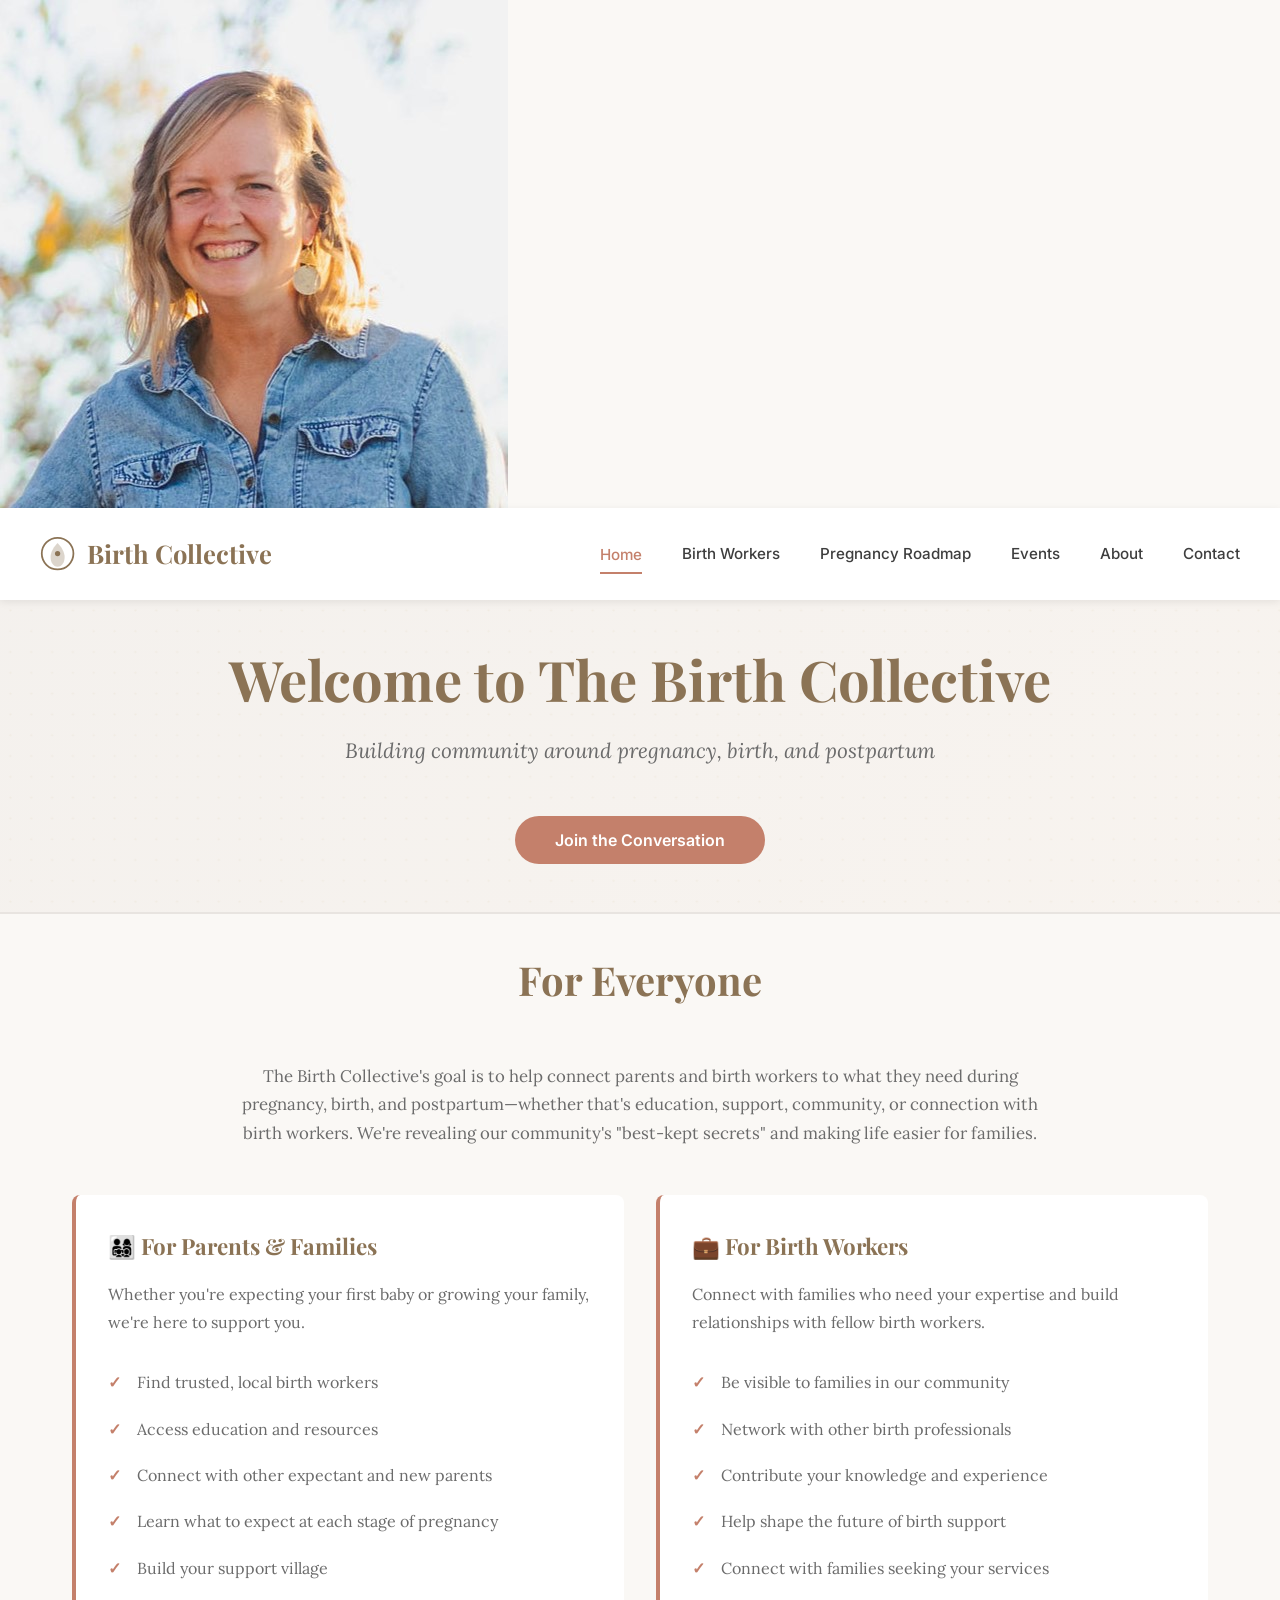
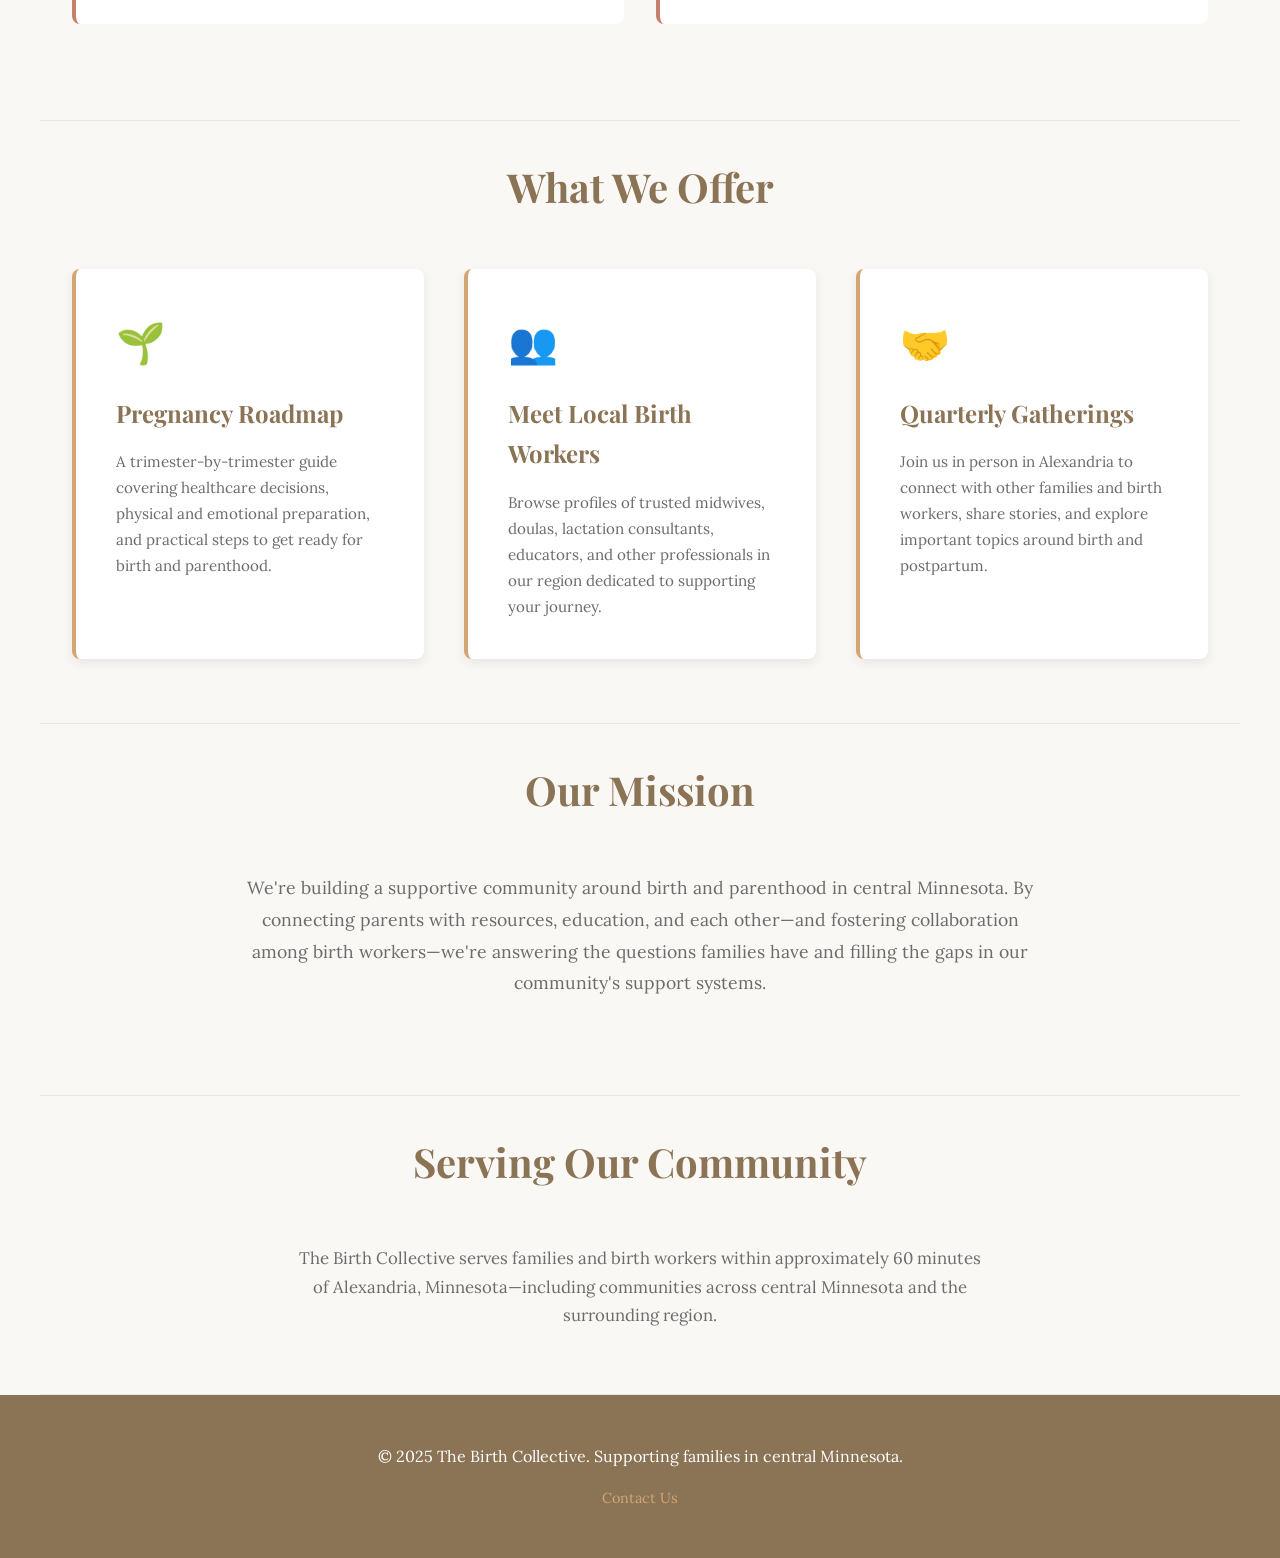
==== commit f4d68fb4: "Update index.html.html" ====
--- a/index.html.html
+++ b/index.html.html
@@ -1,3 +1,4 @@
+<img src="TLN pic.jpg" alt="picture of jamie shelley">
 <!DOCTYPE html>
 <html lang="en">
 <head>
